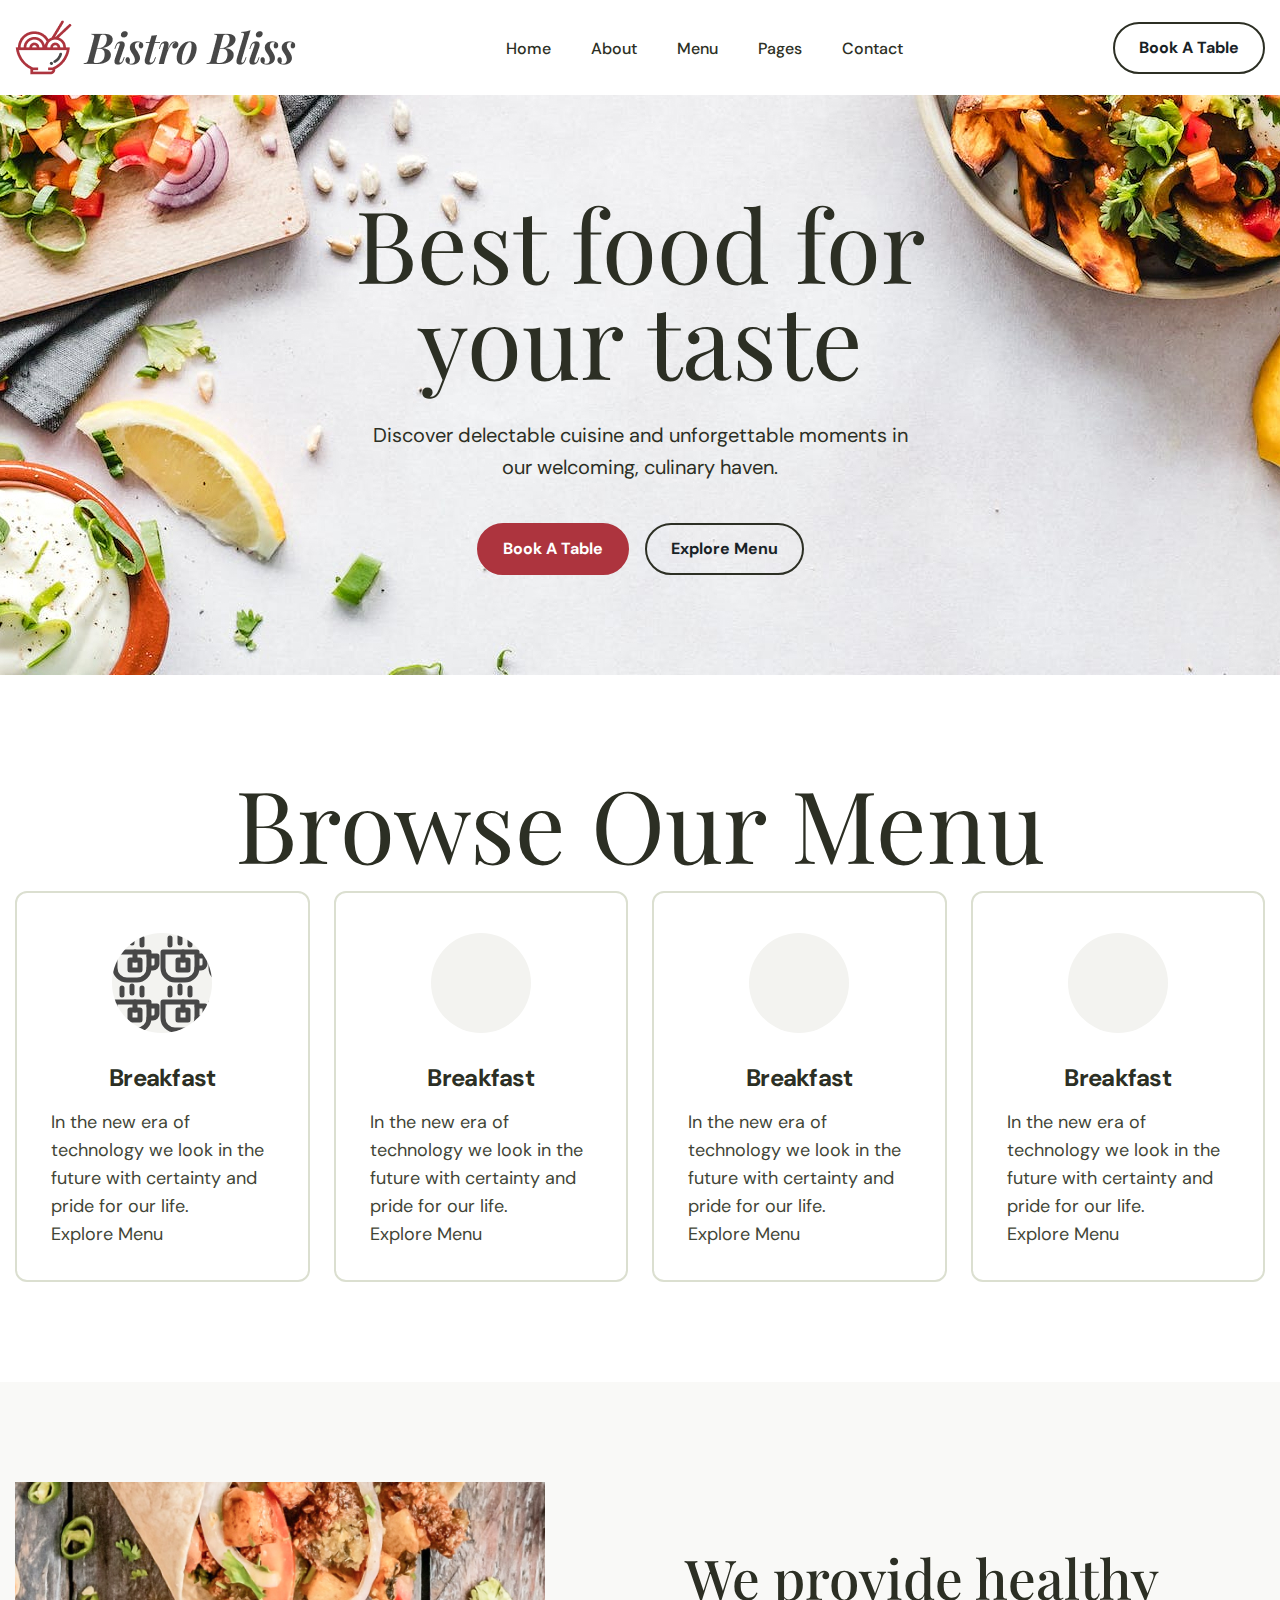
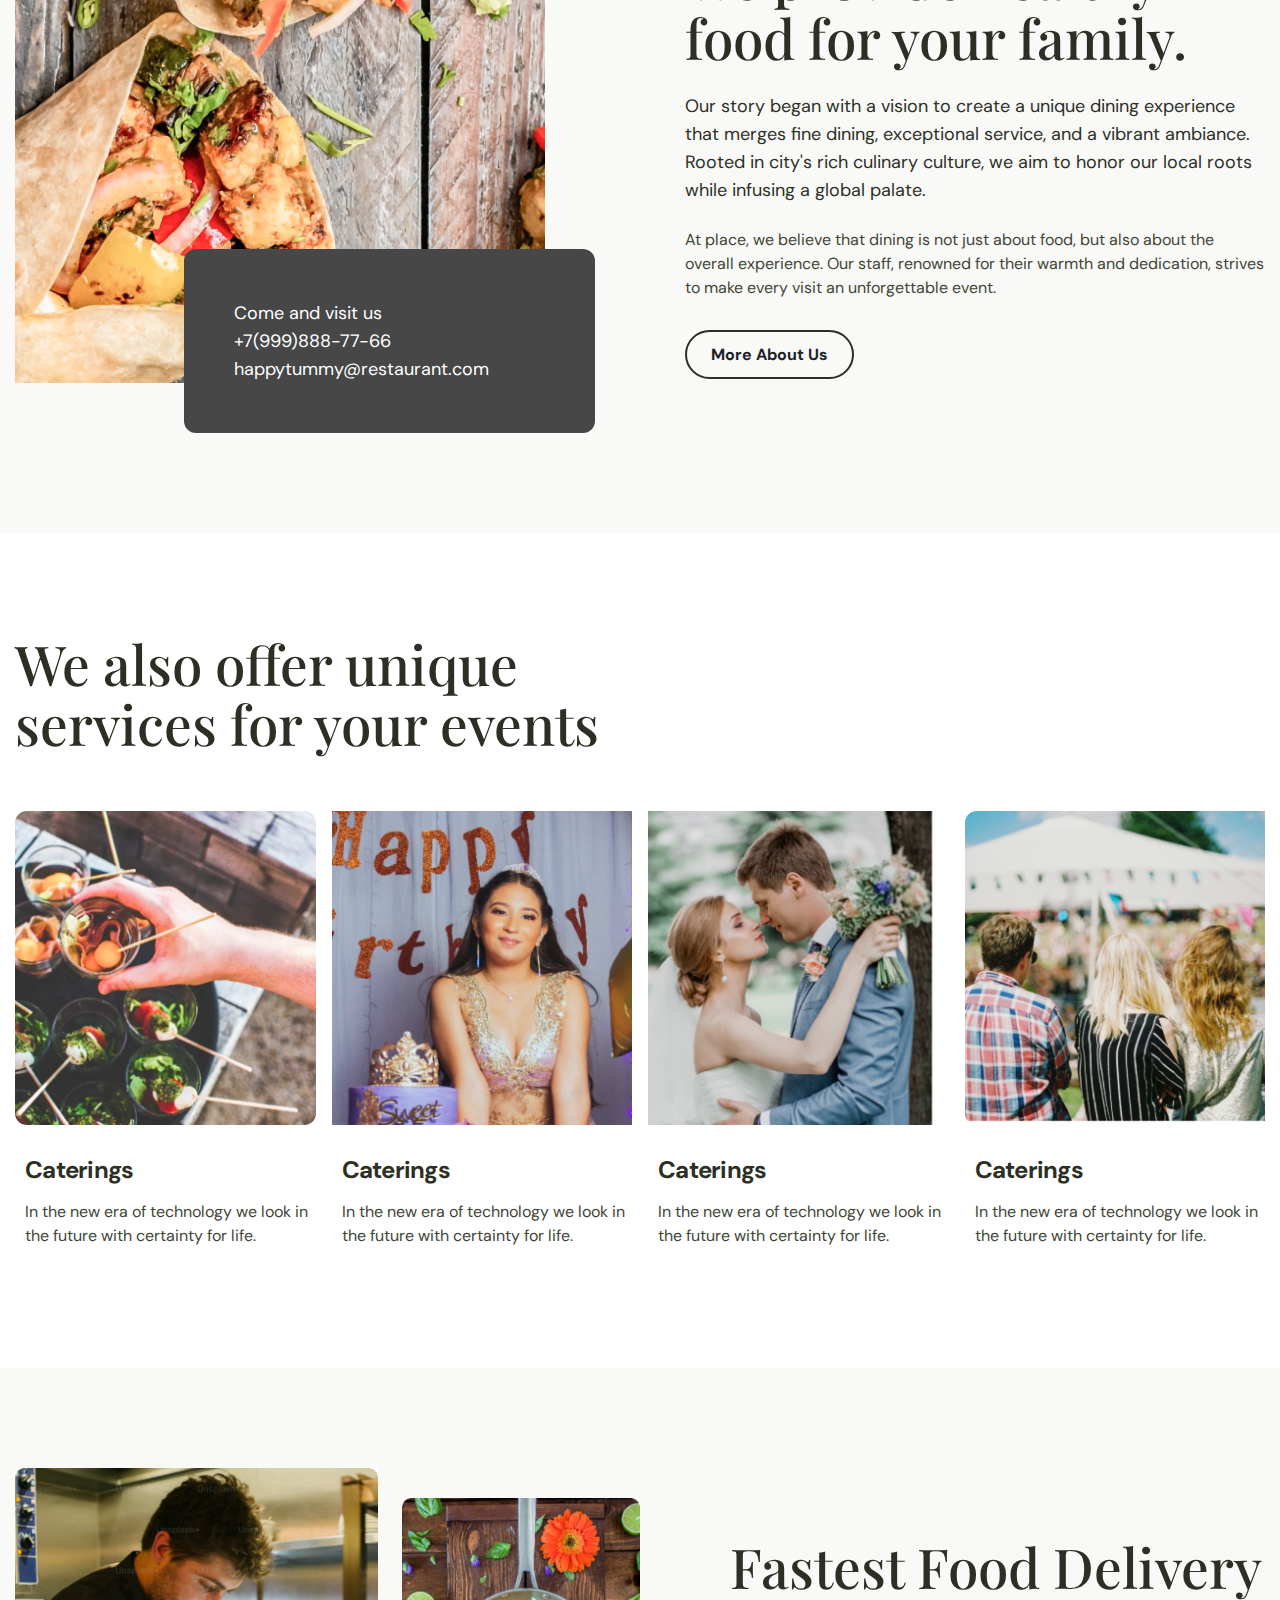
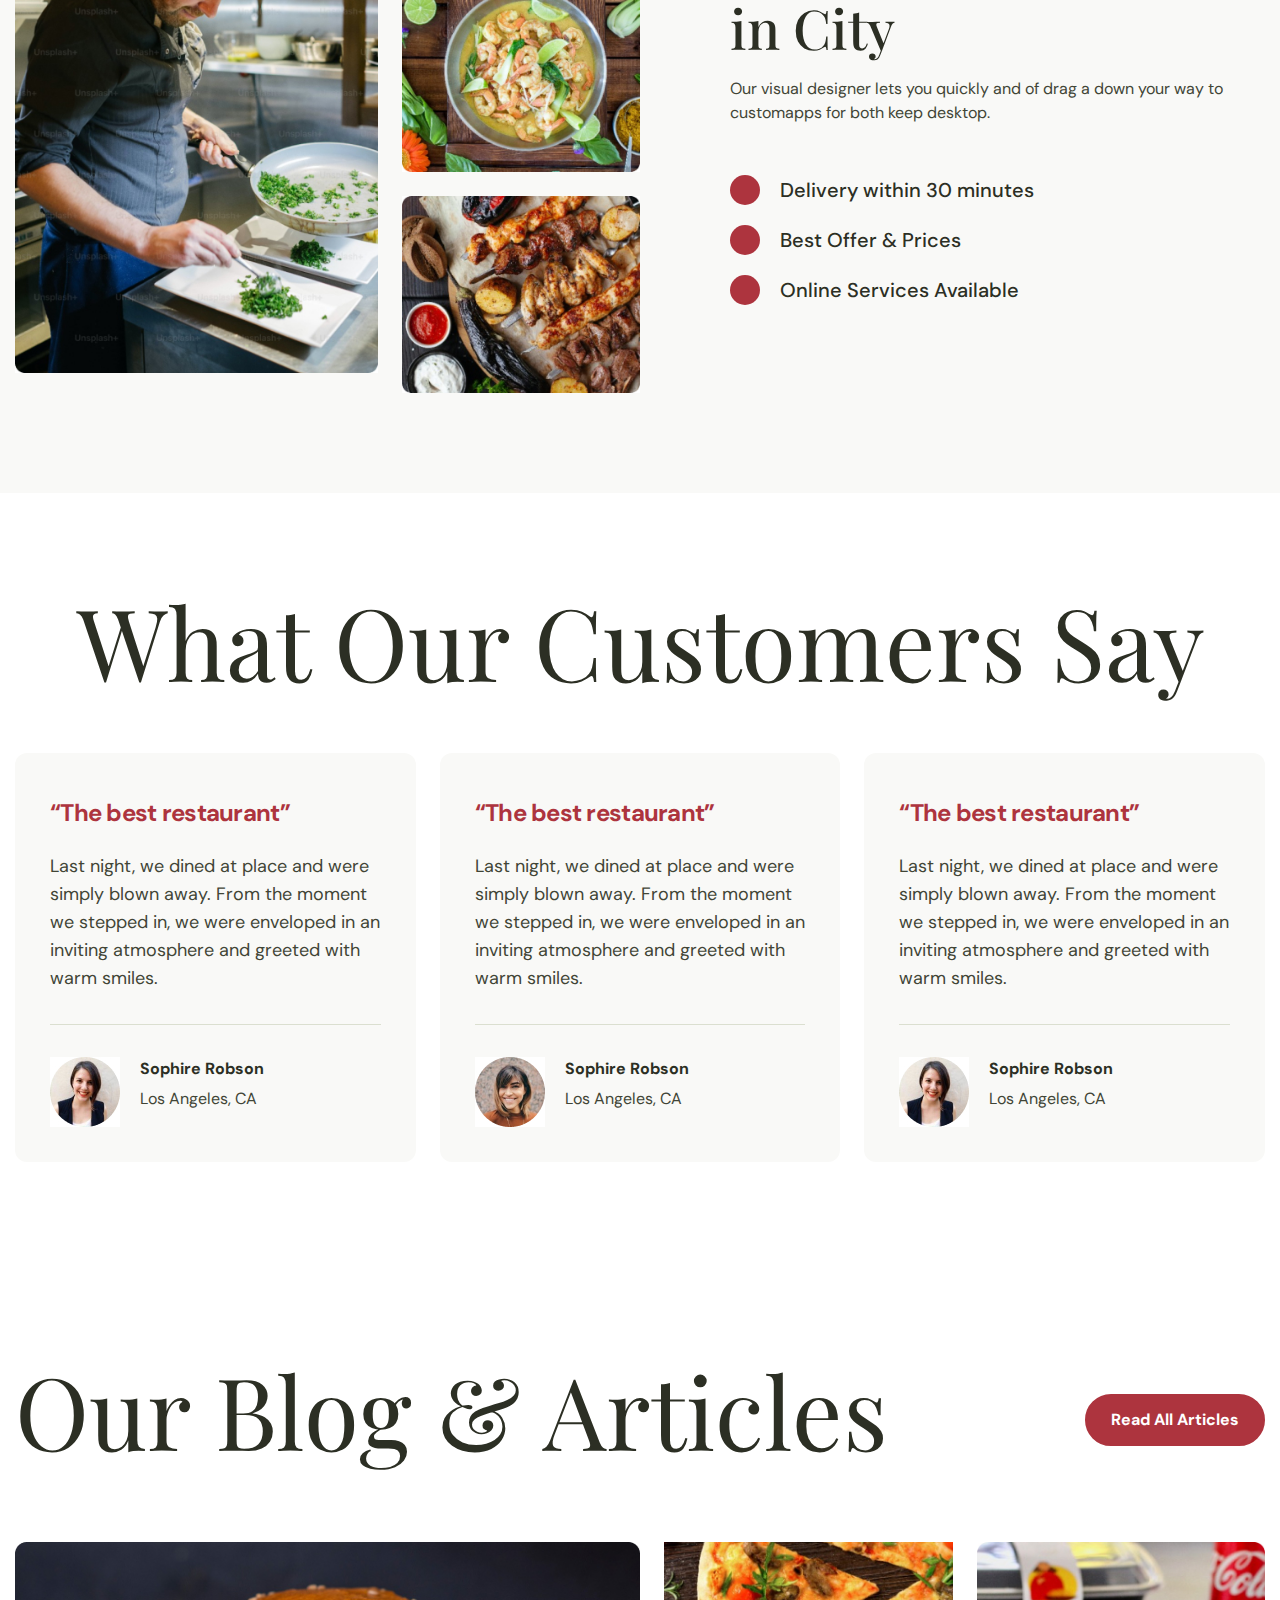
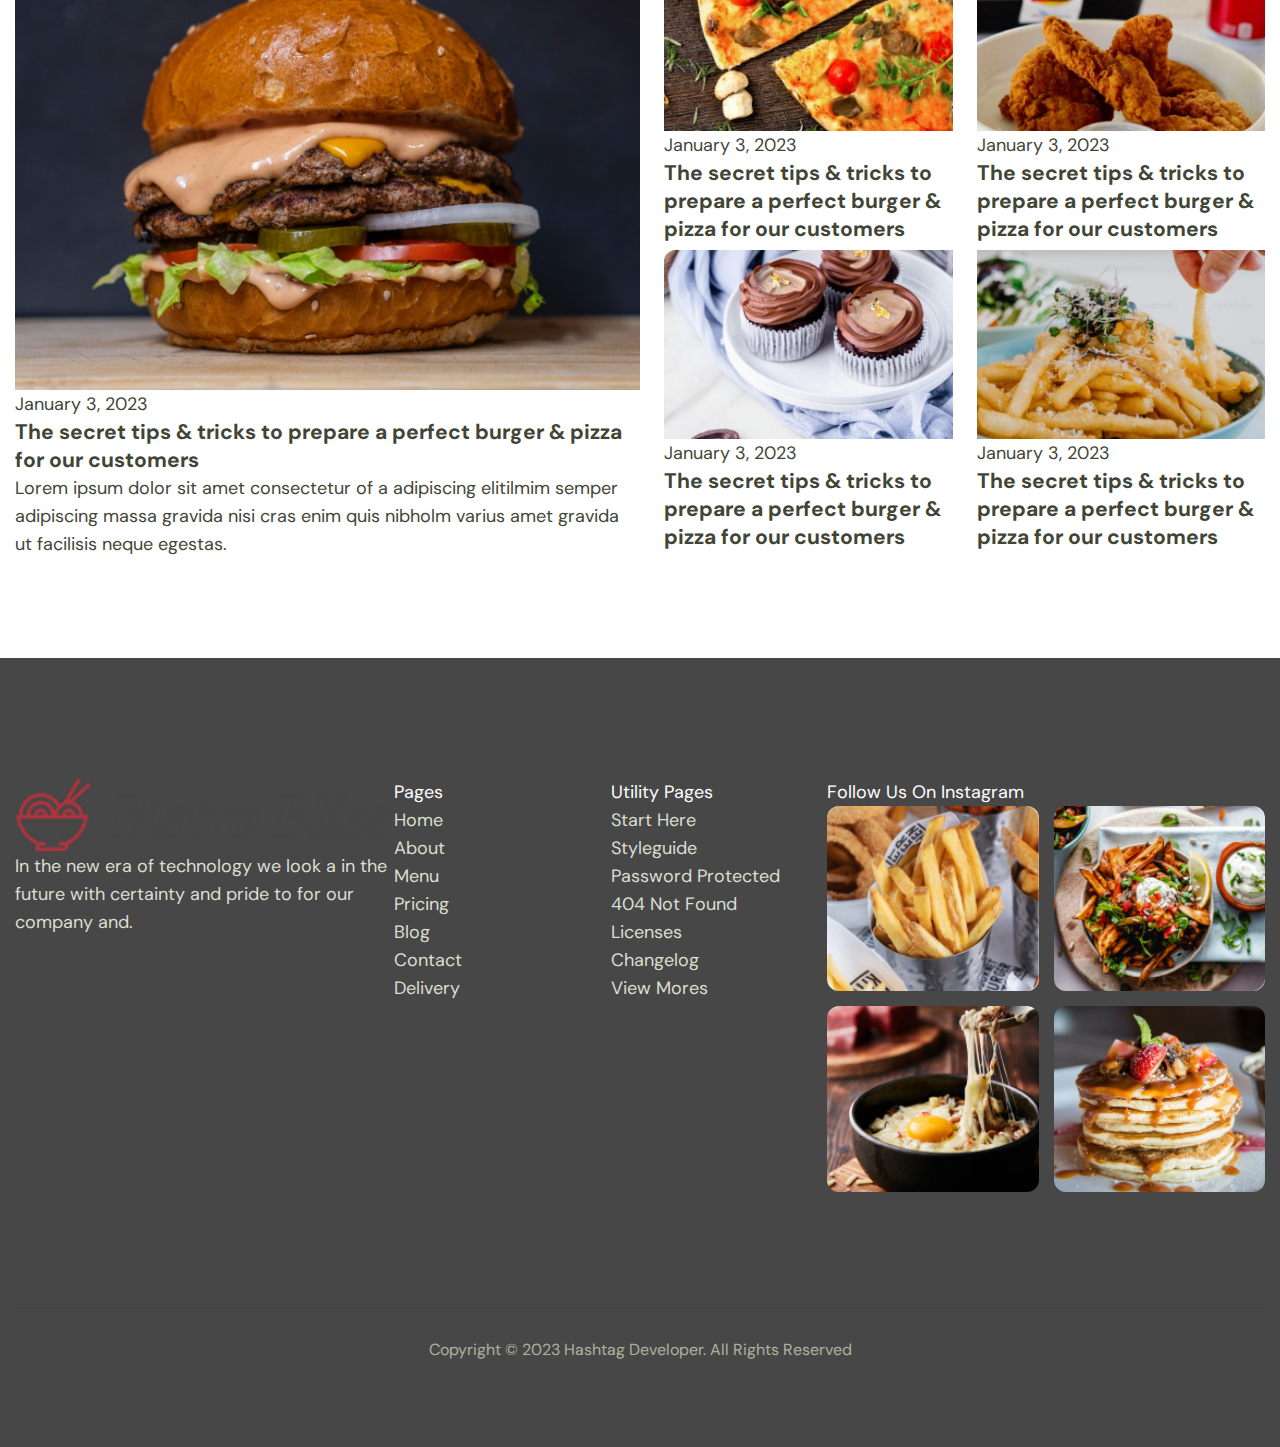
==== index.html @ 6dd6c346 "first commit" ====
<!DOCTYPE html>
<html lang="en">

<head>
	<meta charset="UTF-8">
	<title>Bistro Bliss</title>
	<meta name="viewport" content="width=device-width, initial-scale=1.0">
	<link rel="apple-touch-icon" sizes="180x180" href="img/favicon/apple-touch-icon.png">
	<link rel="icon" type="image/png" sizes="32x32" href="img/favicon/favicon-32x32.png">
	<link rel="icon" type="image/png" sizes="16x16" href="img/favicon/favicon-16x16.png">
	<link
		href="https://fonts.googleapis.com/css2?family=DM+Sans:opsz,wght@9..40,400;9..40,700&family=Playfair+Display:ital,wght@0,400;0,500;1,600&display=swap"
		rel="stylesheet">
	<link rel="stylesheet" href="css/style.css">
	<link rel="stylesheet" href="css/media.css">
</head>

<body>
	<header>
		<div class="container">
			<div class="head flex">
				<a href="index.html" class="head_logo">
					<img src="img/icon/icons/Logo.png" alt="">
				</a>
				<nav>
					<ul class="menu flex">
						<li>
							<a href="index.html">Home</a>
						</li>
						<li>
							<a href="about.html">About</a>
						</li>
						<li>
							<a href="menu.html">Menu</a>
						</li>
						<li>
							<a href="pages.html">Pages</a>
						</li>
						<li>
							<a href="contact.html">Contact</a>
						</li>
					</ul>
				</nav>
				<a href="#" class="btn">Book A Table</a>
			</div>
		</div>
	</header>

	<section class="main">
		<div class="container">
			<h1 class="sec_tit">Best food for your taste</h1>
			<p class="main_txt">Discover delectable cuisine and unforgettable moments in our welcoming, culinary haven.</p>
			<div class="main_btns">
				<a href="" class="btn btn__red">Book A Table</a>
				<a href="" class="btn">Explore Menu</a>
			</div>
		</div>
	</section>

	<section class="browse">
		<div class="container">
			<h2 class="sec_tit">Browse Our Menu</h2>
			<div class="browse_cards flex">
				<div class="browse_card browse_card__1">
					<i class="browse_ic"></i>
					<h3 class="browse_tit">Breakfast</h3>
					<p class="browse_txt">In the new era of technology we look in the future with certainty and pride for our
						life.</p>
					<a href="menu.html" class="browse_link">Explore Menu</a>
				</div>
				<div class="browse_card browse_card__2">
					<i class="browse_ic"></i>
					<h3 class="browse_tit">Breakfast</h3>
					<p class="browse_txt">In the new era of technology we look in the future with certainty and pride for our
						life.</p>
					<a href="menu.html" class="browse_link">Explore Menu</a>
				</div>
				<div class="browse_card browse_card__3">
					<i class="browse_ic"></i>
					<h3 class="browse_tit">Breakfast</h3>
					<p class="browse_txt">In the new era of technology we look in the future with certainty and pride for our
						life.</p>
					<a href="menu.html" class="browse_link">Explore Menu</a>
				</div>
				<div class="browse_card browse_card__4">
					<i class="browse_ic"></i>
					<h3 class="browse_tit">Breakfast</h3>
					<p class="browse_txt">In the new era of technology we look in the future with certainty and pride for our
						life.</p>
					<a href="menu.html" class="browse_link">Explore Menu</a>
				</div>

			</div>
		</div>
	</section>

	<section class="provide">
		<div class="container">
			<div class="provide_in flex">
				<div class="provide_left">
					<div class="provide_img">
						<img src="img/big/image 111.jpg" alt="">
					</div>
					<div class="provide_info">
						<p class="provide_info-txt">Come and visit us</p>
						<a href="https://t.me/@aldjan">+7(999)888-77-66</a>
						<a href="mailto:happytummy@restaurant.com">happytummy@restaurant.com</a>
					</div>
				</div>
				<div class="provide_right">
					<h2 class="sec_sub-tit">We provide healthy food for your family.</h2>
					<p class="provide_txt">Our story began with a vision to create a unique dining experience that merges fine
						dining, exceptional service, and a vibrant ambiance. Rooted in city's rich culinary culture, we aim to honor
						our local roots while infusing a global palate.</p>
					<p class="provide_txt-2">At place, we believe that dining is not just about food, but also about the overall
						experience. Our staff, renowned for their warmth and dedication, strives to make every visit an
						unforgettable event.</p>
					<a href="menu.html" class="btn">More About Us</a>
				</div>
			</div>
		</div>
	</section>

	<section class="offer">
		<div class="container">
			<h2 class="sec_sub-tit">We also offer unique services for your events</h2>
			<div class="offer_cards flex">
				<div class="offer_card">
					<div class="offer_img">
						<img src="img/big/kebab-set-table 1.jpg" alt="">
					</div>
					<h3 class="offer_tit">Caterings</h3>
					<p class="offer_txt">In the new era of technology we look in the future with certainty for life.</p>
				</div>
				<div class="offer_card">
					<div class="offer_img">
						<img src="img/big/charming-female-blowing-candles-birthday-cake-after-making-her-wish-party 1.jpg" alt="">
					</div>
					<h3 class="offer_tit">Caterings</h3>
					<p class="offer_txt">In the new era of technology we look in the future with certainty for life.</p>
				</div>
				<div class="offer_card">
					<div class="offer_img">
						<img src="img/big/happy-man-wife-sunny-day 1.jpg" alt="">
					</div>
					<h3 class="offer_tit">Caterings</h3>
					<p class="offer_txt">In the new era of technology we look in the future with certainty for life.</p>
				</div>
				<div class="offer_card">
					<div class="offer_img">
						<img src="img/big/group-friends-eating-restaurant 1.jpg" alt="">
					</div>
					<h3 class="offer_tit">Caterings</h3>
					<p class="offer_txt">In the new era of technology we look in the future with certainty for life.</p>
				</div>
			</div>
		</div>
	</section>

	<section class="fast">
		<div class="container">
			<div class="fast_in flex">
				<div class="fast_left flex">
					<div class="fast_img-big">
						<img src="img/big/mid-shot-chef-holding-plate-with-pasta-making-ok-sign 1.jpg" alt="">
					</div>
					<div class="fast_img-sm">
						<div class="fast_img">
							<img src="img/big/sour-curry-with-snakehead-fish-spicy-garden-hot-pot-thai-food 1.jpg" alt="">
						</div>
						<div class="fast_img">
							<img src="img/big/sadj-iron-pot-with-various-salads 1.jpg" alt="">
						</div>
					</div>
				</div>
				<div class="fast_right">
					<h2 class="sec_sub-tit">Fastest Food Delivery in City</h2>
					<p class="fast_txt">Our visual designer lets you quickly and of drag a down your way to customapps for both
						keep desktop. </p>
					<div class="fast_icons">
						<div class="fast_icon flex">
							<i></i>
							<span>Delivery within 30 minutes</span>
						</div>
						<div class="fast_icon flex">
							<i></i>
							<span>Best Offer & Prices</span>
						</div>
						<div class="fast_icon flex">
							<i></i>
							<span>Online Services Available</span>
						</div>
					</div>
				</div>
			</div>
		</div>
	</section>

	<section class="our">
		<div class="container">
			<h2 class="sec_tit">What Our Customers Say</h2>
			<div class="our_cards flex">
				<div class="our_card">
					<h4 class="our_tit">“The best restaurant”</h4>
					<p class="our_txt">Last night, we dined at place and were simply blown away. From the moment we stepped in, we
						were enveloped in an inviting atmosphere and greeted with warm smiles.</p>
					<div class="our_customer flex">
						<div class="our_img">
							<img src="img/big/Ellipse 19 (1).jpg" alt="">
						</div>
						<div class="our_info">
							<span class="our_name">Sophire Robson</span>
							<span class="our_address">Los Angeles, CA</span>
						</div>
					</div>
				</div>
				<div class="our_card">
					<h4 class="our_tit">“The best restaurant”</h4>
					<p class="our_txt">Last night, we dined at place and were simply blown away. From the moment we stepped in, we
						were enveloped in an inviting atmosphere and greeted with warm smiles.</p>
					<div class="our_customer flex">
						<div class="our_img">
							<img src="img/big/Image (1).jpg" alt="">
						</div>
						<div class="our_info">
							<span class="our_name">Sophire Robson</span>
							<span class="our_address">Los Angeles, CA</span>
						</div>
					</div>
				</div>
				<div class="our_card">
					<h4 class="our_tit">“The best restaurant”</h4>
					<p class="our_txt">Last night, we dined at place and were simply blown away. From the moment we stepped in, we
						were enveloped in an inviting atmosphere and greeted with warm smiles.</p>
					<div class="our_customer flex">
						<div class="our_img">
							<img src="img/big/Ellipse 19 (1).jpg" alt="">
						</div>
						<div class="our_info">
							<span class="our_name">Sophire Robson</span>
							<span class="our_address">Los Angeles, CA</span>
						</div>
					</div>
				</div>
			</div>
		</div>
	</section>

	<section class="blog">
		<div class="container">
			<div class="blog_top flex">
				<h2 class="sec_tit">Our Blog & Articles</h2>
				<a href="#" class="btn btn__red">Read All Articles</a>
			</div>
			<div class="blog_cards flex">
				<div class="blog_left">
					<div class="blog_card">
						<div class="blog_img">
							<img src="img/big/blog1.jpg" alt="">
						</div>
						<span class="blog_date">January 3, 2023</span>
						<h3 class="blog_tit">The secret tips & tricks to prepare a perfect burger & pizza for our customers</h3>
						<p class="blog_txt">Lorem ipsum dolor sit amet consectetur of a adipiscing elitilmim semper adipiscing massa
							gravida nisi cras enim quis nibholm varius amet gravida ut facilisis neque egestas.</p>
					</div>
				</div>
				<div class="blog_right flex">
					<div class="blog_card">
						<div class="blog_img">
							<img src="img/big/blog2.jpg" alt="">
						</div>
						<span class="blog_date">January 3, 2023</span>
						<h3 class="blog_tit">The secret tips & tricks to prepare a perfect burger & pizza for our customers</h3>
					</div>
					<div class="blog_card">
						<div class="blog_img">
							<img src="img/big/blog3.jpg" alt="">
						</div>
						<span class="blog_date">January 3, 2023</span>
						<h3 class="blog_tit">The secret tips & tricks to prepare a perfect burger & pizza for our customers</h3>
					</div>
					<div class="blog_card">
						<div class="blog_img">
							<img src="img/big/blog5.jpg" alt="">
						</div>
						<span class="blog_date">January 3, 2023</span>
						<h3 class="blog_tit">The secret tips & tricks to prepare a perfect burger & pizza for our customers</h3>
					</div>
					<div class="blog_card">
						<div class="blog_img">
							<img src="img/big/blog4.jpg" alt="">
						</div>
						<span class="blog_date">January 3, 2023</span>
						<h3 class="blog_tit">The secret tips & tricks to prepare a perfect burger & pizza for our customers</h3>
					</div>
				</div>
			</div>
		</div>
	</section>

	<footer>
		<div class="container">
			<div class="footer_big flex">
				<div class="footer_left">
					<a href="" class="footer_logo">
						<img src="img/icon/icons/Logo.png" alt="">
					</a>
					<p class="footer_txt">In the new era of technology we look a in the future with certainty and pride to for our
						company and.</p>
					<div class="footer_icons">
						<a href="" class="footer_ic"></a>
						<a href="" class="footer_ic"></a>
						<a href="" class="footer_ic"></a>
						<a href="" class="footer_ic"></a>
					</div>
				</div>
				<div class="footer_nav">
					<span class="footer_tit">Pages</span>
					<ul class="footer_list">
						<li><a href="">Home</a></li>
						<li><a href="">About</a></li>
						<li><a href="">Menu</a></li>
						<li><a href="">Pricing</a></li>
						<li><a href="">Blog</a></li>
						<li><a href="">Contact</a></li>
						<li><a href="">Delivery</a></li>
					</ul>
				</div>
				<div class="footer_nav">
					<span class="footer_tit">Utility Pages</span>
					<ul class="footer_list">
						<li><a href="">Start Here</a></li>
						<li><a href="">Styleguide</a></li>
						<li><a href="">Password Protected</a></li>
						<li><a href="">404 Not Found</a></li>
						<li><a href="">Licenses</a></li>
						<li><a href="">Changelog</a></li>
						<li><a href="">View Mores</a></li>
					</ul>
				</div>
				<div class="footer_right">
					<span class="footer_tit">Follow Us On Instagram</span>
					<div class="footer_imges flex">
						<div class="footer_img">
							<img src="img/big/footer1.jpg" alt="">
						</div>
						<div class="footer_img">
							<img src="img/big/footer2.jpg" alt="">
						</div>
						<div class="footer_img">
							<img src="img/big/footer3.jpg" alt="">
						</div>
						<div class="footer_img">
							<img src="img/big/footer4.jpg" alt="">
						</div>
					</div>
				</div>
			</div>
			<p class="footer_copy">Copyright © 2023 Hashtag Developer. All Rights Reserved</p>
		</div>
	</footer>


	<script src="js/core.js"></script>

</body>

</html>
---- css/style.css ----
html,
body {
  height: 100%;
}
* {
  margin: 0;
  padding: 0;
  box-sizing: border-box;
}
.clearfix::after {
  clear: both;
  content: "";
  display: table;
}
a {
  color: inherit;
  text-decoration: none;
}
li {
  list-style: none;
}
ul li:last-child {
  margin-bottom: 0;
}
img {
  display: block;
  width: 100%;
  height: auto;
}
button,
label {
  cursor: pointer;
}
input,
button,
textarea {
  background: none;
  border: none;
  outline: none;
  display: block;
  width: 100%;
  font-family: inherit;
  font-size: inherit;
  font-weight: inherit;
}
input[type="radio"],
input[type="checkbox"] {
  display: none;
}
input::placeholder {
  color: inherit;
}
button {
  cursor: pointer;
}
input,
textarea {
  display: block;
  resize: none;
}
body {
  color: #414536;
  font-family: "DM Sans", arial;
  font-size: 18px;
  line-height: 28px; /* 155.556% */
}
.container {
  max-width: 1330px;
  width: 100%;
  min-width: 320px;
  margin: 0 auto;
  padding: 0 15px;
}
.dn {
  display: none;
}
section {
  padding: 100px 0;
}
.sec_tit {
  color: #2c2f24;
  text-align: center;
  font-family: "Playfair Display";
  font-size: 100px;
  line-height: 96px; /* 96% */
  font-weight: 400;
  margin-bottom: 20px;
}
.sec_sub-tit {
  color: #2c2f24;
  font-family: "Playfair Display", arial;
  font-size: 55px;
  font-style: normal;
  font-weight: 500;
  line-height: 60.5px; /* 110% */
}
.sec_desc {
  color: #495460;
  text-align: center;
  font-style: normal;
}
.color {
  color: #be963f;
}
.dib {
  display: inline-block;
}
.hover {
  transition: 0.3s;
}
.hover:hover {
  color: #be963f;
}
.btn {
  border-radius: 118px;
  border: 2px solid #2c2f24;
  transition: 0.3s;
  color: #182226;
  text-align: right;
  font-size: 16px;
  font-weight: 700;
  line-height: 24px; /* 150% */
  padding: 12px 24px;
}
.btn:hover {
  background: #2c2f24;
  color: #fff;
}
.link {
  transition: 0.3s;
}
.link:hover {
  box-shadow: 0px 6px 5px 2px #836a36;
}
.flex {
  display: flex;
  flex-wrap: wrap;
  justify-content: space-between;
}

/* header */
.head {
  padding: 20px 0;
  align-items: center;
}
.menu a {
  padding: 4px 16px;
  margin-right: 8px;
  color: #2c2f24;
  font-size: 16px;
  font-weight: 500;
  line-height: 24px; /* 150% */
  border-radius: 34px;
  transition: 0.3s;
}
.menu li:last-child a {
  margin-right: 0;
}
.menu a:hover {
  background: #dbdfd0;
}

/* main */
.main .sec_tit {
  max-width: 660px;
  margin: 0 auto 32px;
}
.main_txt {
  max-width: 537px;
  margin: 0 auto 40px;
  color: #2c2f24;
  text-align: center;
  font-size: 20px;
  line-height: 32px; /* 160% */
}
.main_btns {
  display: flex;
  justify-content: center;
}
.main_btns .btn {
  margin: 0 8px;
}
.main {
  background: url(/img/icon/icons/main.jpg) center no-repeat;
}
.btn__red {
  background: #ad343e;
  color: #fff;
  border-color: #ad343e;
}
.btn__red:hover {
  border-color: #2c2f24;
}

/* browse */
.browse_card {
  border-radius: 12px;
  border: 2px solid #dbdfd0;
  background: #fff;
  width: calc((100% - 72px) / 4);
  padding: 40px 34px 32px;
}
.browse_ic {
  width: 100px;
  height: 100px;
  border-radius: 50%;
  display: block;
  background: #f3f3f0;
  margin: 0 auto 30px;
}
.browse_card__1 .browse_ic {
  background-image: url(/img/icon/icons/tea.svg);
}
.browse_card__2 .browse_ic {
  background-image: url();
}
.browse_card__3 .browse_ic {
  background-image: url();
}
.browse_card__4 .browse_ic {
  background-image: url();
}
.browse_tit {
  color: #2c2f24;
  text-align: center;
  font-size: 24px;
  font-weight: 700;
  line-height: 30px; /* 125% */
  letter-spacing: -0.72px;
  margin-bottom: 15px;
}

.provide {
  background: #f9f9f7;
}
.provide_in {
  align-items: center;
}
.provide_left {
  width: calc(50% - 45px);
  padding: 0 50px 50px 0;
  position: relative;
}
.provide_info {
  position: absolute;
  bottom: 0;
  right: 0;
}
.provide_right {
  width: calc(50% - 45px);
}
.provide .sec_sub-tit {
  margin-bottom: 24px;
}
.provide_txt {
  color: #2c2f24;
  font-size: 18px;
  margin-bottom: 24px;
  line-height: 28px; /* 155.556% */
}
.provide_txt-2 {
  color: #414536;
  font-size: 16px;
  line-height: 24px; /* 150% */
  margin-bottom: 40px;
}
.provide_info {
  border-radius: 12px;
  background: #474747;
  padding: 50px;
  color: #fff;
  width: 411px;
}

/* offer */
.offer .sec_sub-tit {
  max-width: 675px;
  margin-bottom: 57px;
}
.offer_card {
  width: calc((100% - 48px) / 4);
  transition: 0.3s;
  border-radius: 12px;
  padding-bottom: 20px;
}
.offer_card:hover {
  box-shadow: 0 5px 5px rgba(0, 0, 0, 0.2);
}
.offer_img {
  margin-bottom: 30px;
}
.offer_tit {
  color: #2c2f24;
  font-size: 24px;
  font-weight: 700;
  line-height: 30px; /* 125% */
  letter-spacing: -0.72px;
  margin-bottom: 15px;
  padding-left: 10px;
}
.offer_txt {
  padding-left: 10px;
  color: #414536;
  font-size: 16px;
  line-height: 24px; /* 150% */
}

/* fast */
.fast {
  background: #f9f9f7;
}
.fast_left {
  width: 50%;
}
.fast_right {
  width: 50%;
  padding-left: 90px;
  align-self: center;
}
.fast_img-big {
  width: 58%;
}
.fast_img-sm {
  width: 42%;
  padding: 30px 0 0 24px;
}
.fast_img:first-child {
  margin-bottom: 24px;
}
.fast .sec_sub-tit {
  margin-bottom: 20px;
}
.fast_txt {
  color: #414536;
  font-size: 16px;
  line-height: 24px; /* 150% */
  margin-bottom: 50px;
}
.fast_icon {
  justify-content: flex-start;
  align-items: center;
  margin-bottom: 20px;
}
.fast_icon i {
  display: block;
  width: 30px;
  height: 30px;
  border-radius: 50%;
  background: #ad343e url(../img/icons/clock.svg) center no-repeat;
}
/* .fast_icon:nth-child(2) i{
  background-image: url();
}
.fast_icon:last-child i{
  background-image: url();
} */
.fast_icon span {
  padding-left: 20px;
  color: #2c2f24;
  font-size: 20px;
  font-weight: 500;
  line-height: 26px; /* 130% */
}

/* our */
.our .sec_tit{
  margin-bottom: 64px;
}
.our_card {
  width: calc((100% - 48px) / 3);
  border-radius: 12px;
  background: var(--neutral-02, #f9f9f7);
  padding: 45px 35px 35px;
}
.our_tit {
  color: #ad343e;
  font-size: 24px;
  font-weight: 700;
  line-height: 30px; /* 125% */
  letter-spacing: -0.72px;
  margin-bottom: 24px;
}
.our_txt {
  padding-bottom: 32px;
  margin-bottom: 32px;
  border-bottom: 1px solid #dbdfd0;
  color: #414536;
  font-size: 18px;
  line-height: 28px; /* 155.556% */
}
.our_img {
  width: 70px;
  height: 70px;
}
.our_customer{
  justify-content: flex-start;
}
.our_info {
  padding-left: 20px;
}
.our_name {
  color: #2c2f24;
  font-size: 16px;
  font-weight: 700;
  line-height: 24px; /* 150% */
  margin-bottom: 3px;
  display: block;
}
.our_address {
  color: #414536;
  font-size: 16px;
  line-height: 24px; /* 150% */
}

/* blog */
.blog_top{
  align-items: center;
  margin-bottom: 64px;
}
.blog_left{
  width: 50%;
}
.blog_right{
  width: 50%;
  padding-left: 24px;
}
.blog_right .blog_card{
  width: calc(50% - 12px);
}

/* footer */
footer{
  padding-top: 120px;
  background: #474747;
}
.footer_copy{
  padding: 30px 0 85px;
  color: #ADB29E;
  font-size: 16px;
  line-height: 24px;
  text-align: center;
}
.footer_big{
  padding-bottom: 100px;
  border-bottom: 1px solid #414536;
  color: #DBDFD0;
}
.footer_left{
  width: 30%;
}
.footer_nav{
  width: 17%;
}
.footer_right{
  width: 35%;
}
.footer_tit{
  color: #fff;
}
.footer_logo{

}
.footer_img{
  width: calc((100% - 15px) / 2);
  margin-bottom: 15px;
  border-radius: 12px;
  overflow: hidden;
  position: relative;
}
.footer_img img{
  transition: 0.5s;
}
.footer_img:hover img{
  transform: scale(1.2)
}
.footer_img::before{
  content: '';
  position: absolute;
  top: 0;
  bottom: 0;
  left: 0;
  right: 0;
  background: #000;
  opacity: 0;
  z-index: 1;
  transition: 0.5s;
}
.footer_img:hover::before{
  opacity: 0.5;
}
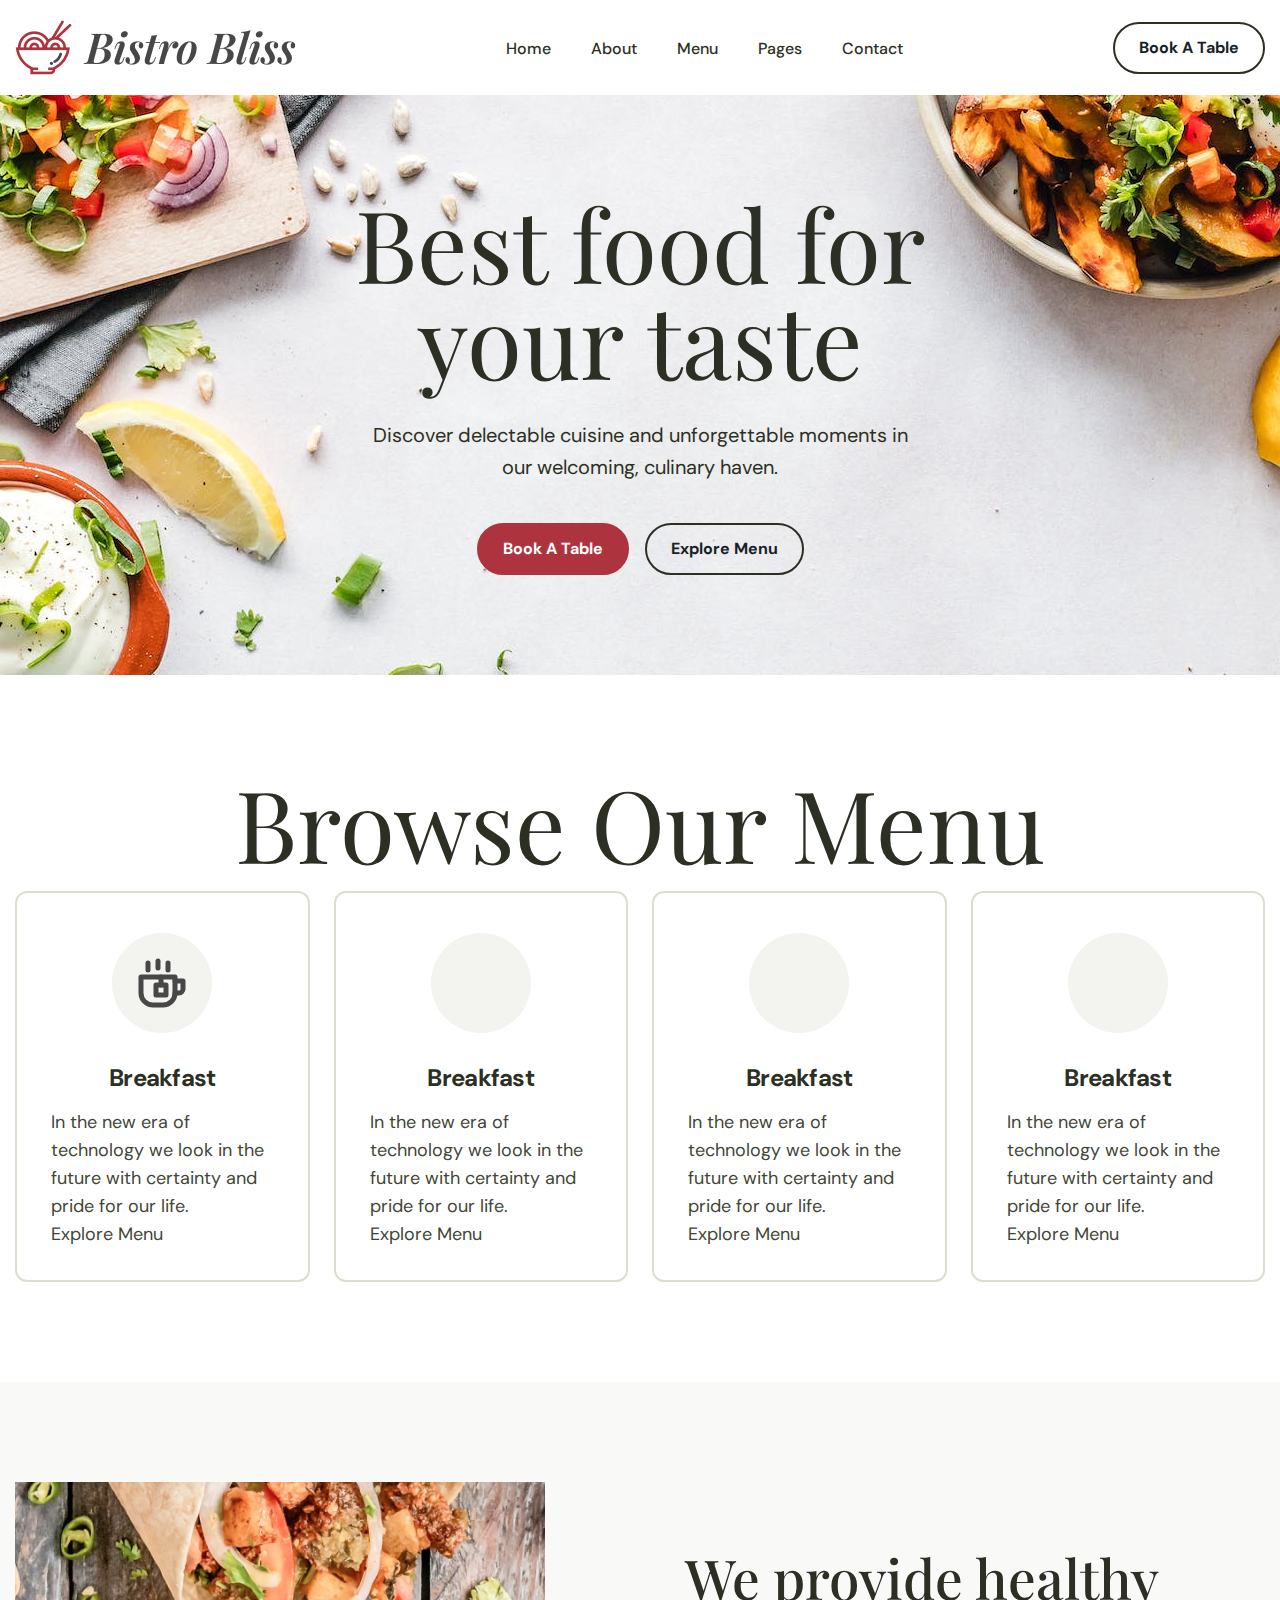
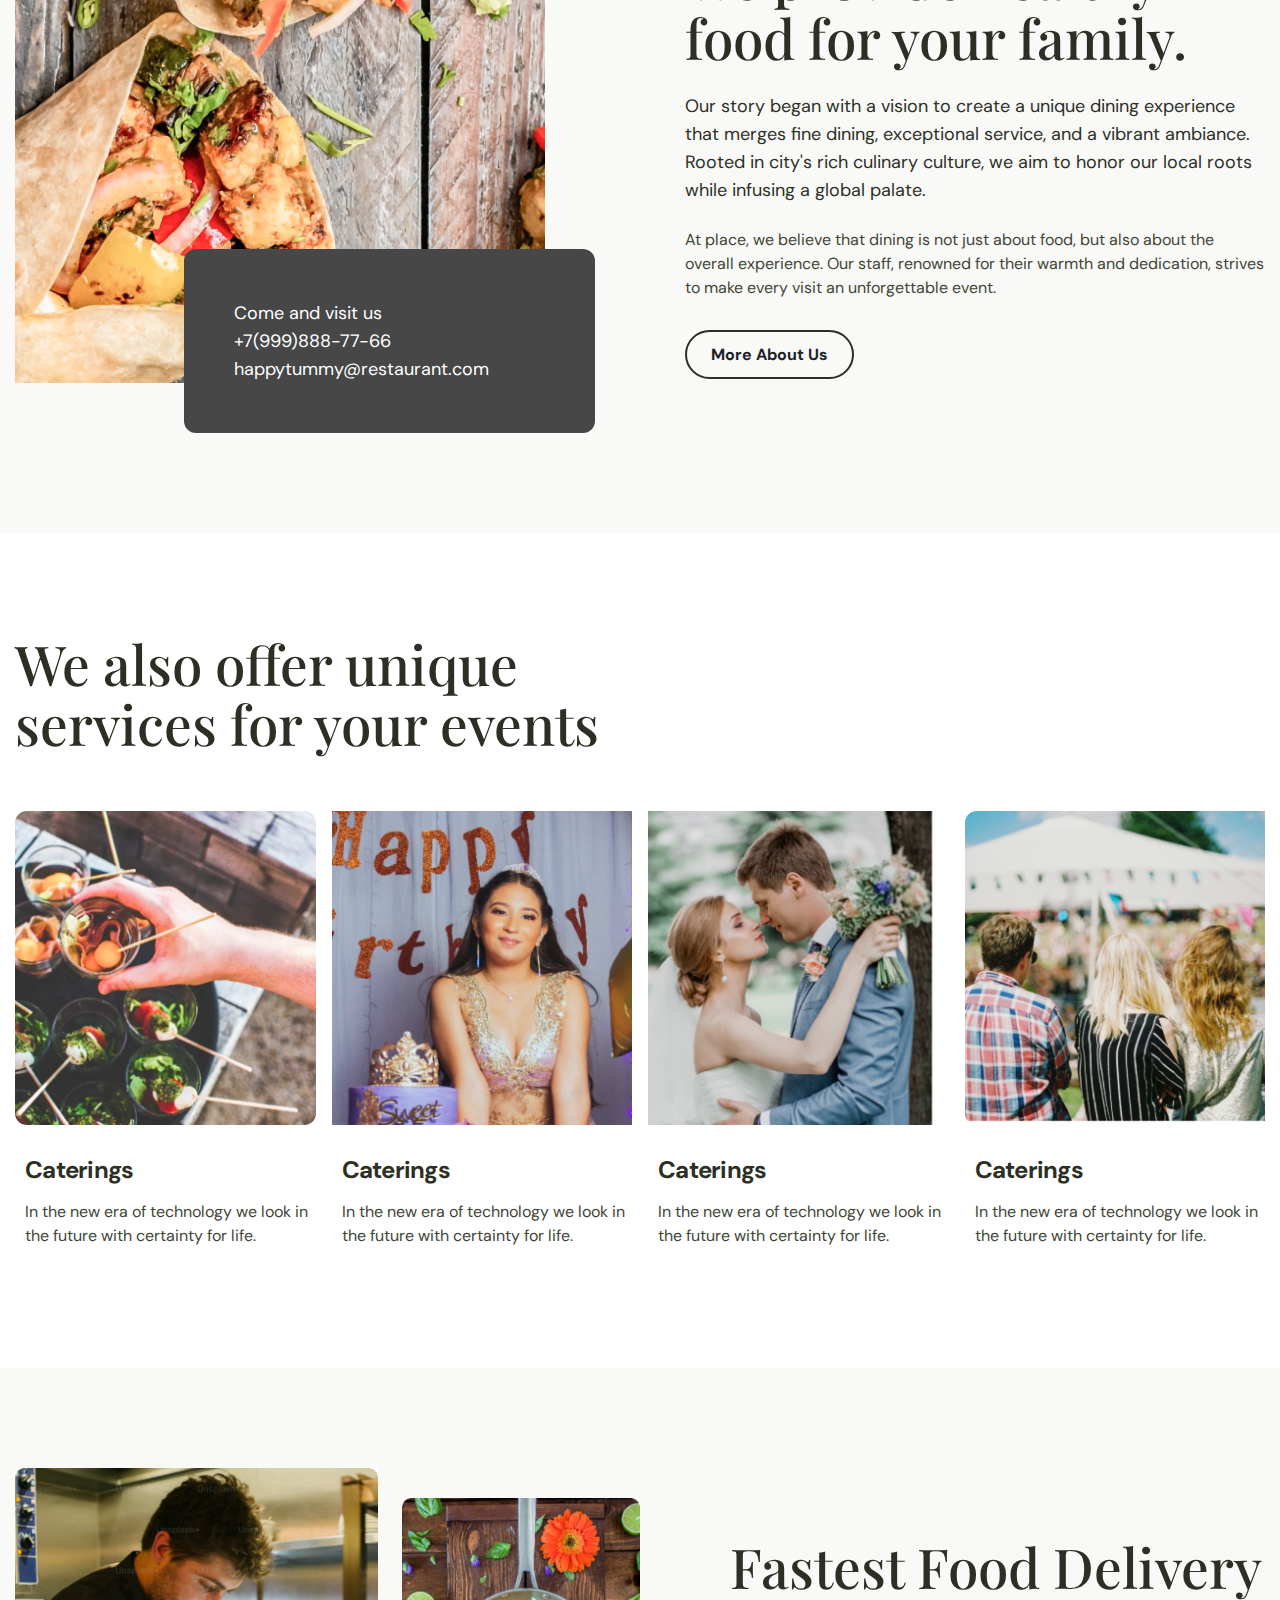
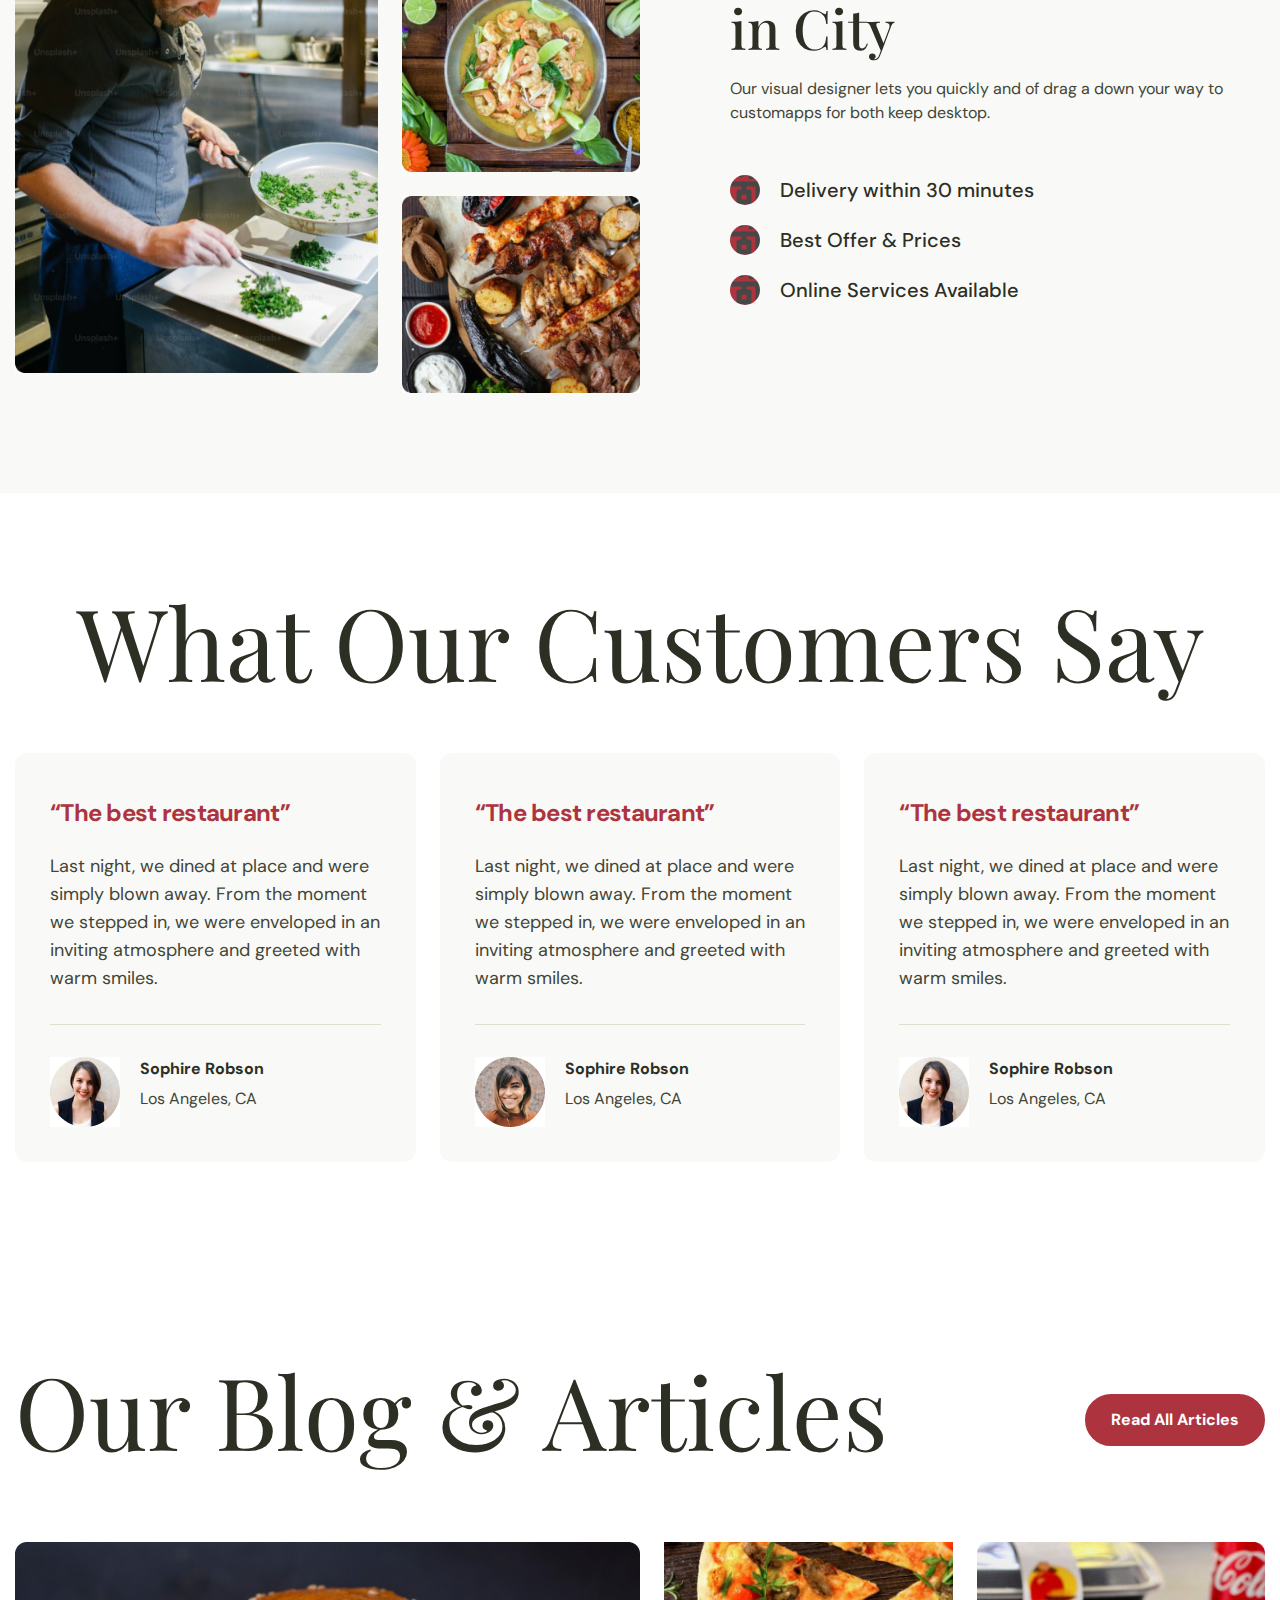
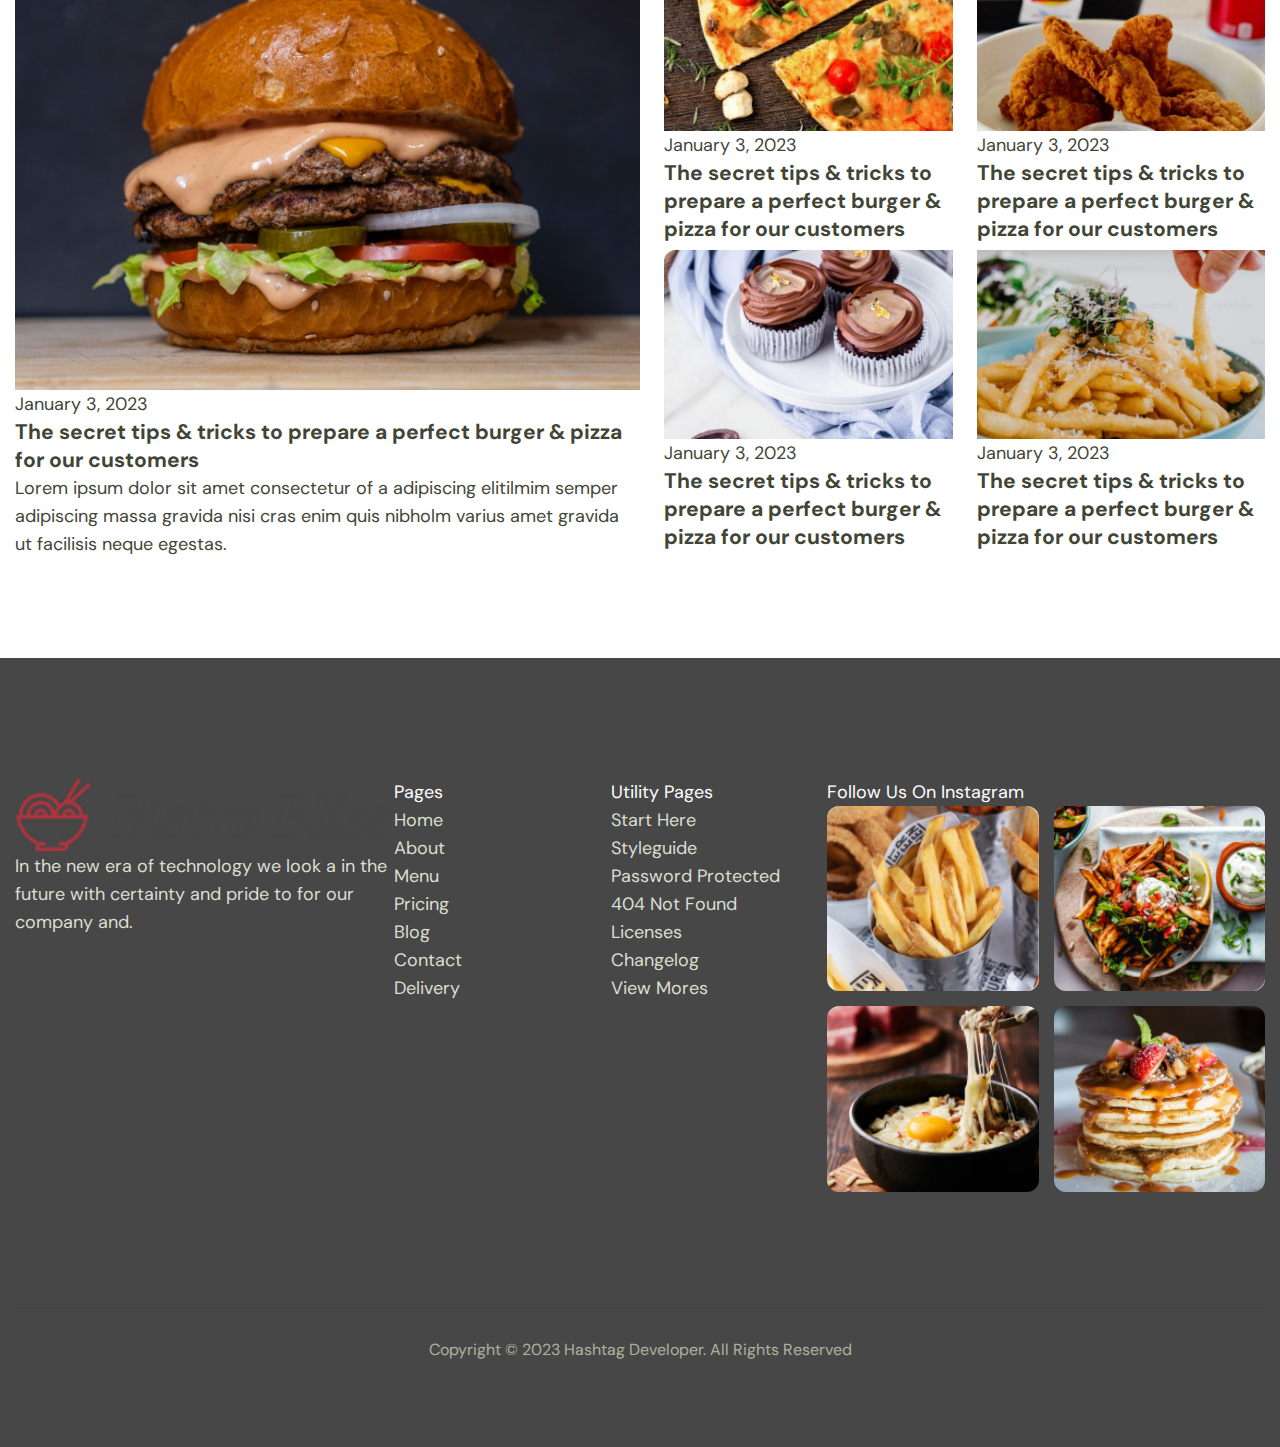
==== commit 77788e4c: "book map" ====
--- a/index.html
+++ b/index.html
@@ -25,10 +25,10 @@
 				<nav>
 					<ul class="menu flex">
 						<li>
-							<a href="index.html">Home</a>
-						</li>
-						<li>
-							<a href="about.html">About</a>
+							<a href="./index..html">Home</a>
+						</li>
+						<li>
+							<a href="./about.html">About</a>
 						</li>
 						<li>
 							<a href="menu.html">Menu</a>
@@ -41,7 +41,7 @@
 						</li>
 					</ul>
 				</nav>
-				<a href="#" class="btn">Book A Table</a>
+				<a href="book.html" class="btn">Book A Table</a>
 			</div>
 		</div>
 	</header>
@@ -297,6 +297,18 @@
 			</div>
 		</div>
 	</section>
+	
+
+
+
+
+
+	
+
+
+
+
+
 
 	<footer>
 		<div class="container">
--- a/css/style.css
+++ b/css/style.css
@@ -2,35 +2,43 @@
 body {
   height: 100%;
 }
+
 * {
   margin: 0;
   padding: 0;
   box-sizing: border-box;
 }
+
 .clearfix::after {
   clear: both;
   content: "";
   display: table;
 }
+
 a {
   color: inherit;
   text-decoration: none;
 }
+
 li {
   list-style: none;
 }
+
 ul li:last-child {
   margin-bottom: 0;
 }
+
 img {
   display: block;
   width: 100%;
   height: auto;
 }
+
 button,
 label {
   cursor: pointer;
 }
+
 input,
 button,
 textarea {
@@ -43,27 +51,34 @@
   font-size: inherit;
   font-weight: inherit;
 }
+
 input[type="radio"],
 input[type="checkbox"] {
   display: none;
 }
+
 input::placeholder {
   color: inherit;
 }
+
 button {
   cursor: pointer;
 }
+
 input,
 textarea {
   display: block;
   resize: none;
 }
+
 body {
   color: #414536;
   font-family: "DM Sans", arial;
   font-size: 18px;
-  line-height: 28px; /* 155.556% */
-}
+  line-height: 28px;
+  /* 155.556% */
+}
+
 .container {
   max-width: 1330px;
   width: 100%;
@@ -71,46 +86,58 @@
   margin: 0 auto;
   padding: 0 15px;
 }
+
 .dn {
   display: none;
 }
+
 section {
   padding: 100px 0;
 }
+
 .sec_tit {
   color: #2c2f24;
   text-align: center;
   font-family: "Playfair Display";
   font-size: 100px;
-  line-height: 96px; /* 96% */
+  line-height: 96px;
+  /* 96% */
   font-weight: 400;
   margin-bottom: 20px;
 }
+
 .sec_sub-tit {
   color: #2c2f24;
   font-family: "Playfair Display", arial;
   font-size: 55px;
   font-style: normal;
   font-weight: 500;
-  line-height: 60.5px; /* 110% */
-}
+  line-height: 60.5px;
+  /* 110% */
+}
+
 .sec_desc {
   color: #495460;
   text-align: center;
   font-style: normal;
 }
+
 .color {
   color: #be963f;
 }
+
 .dib {
   display: inline-block;
 }
+
 .hover {
   transition: 0.3s;
 }
+
 .hover:hover {
   color: #be963f;
 }
+
 .btn {
   border-radius: 118px;
   border: 2px solid #2c2f24;
@@ -119,19 +146,24 @@
   text-align: right;
   font-size: 16px;
   font-weight: 700;
-  line-height: 24px; /* 150% */
+  line-height: 24px;
+  /* 150% */
   padding: 12px 24px;
 }
+
 .btn:hover {
   background: #2c2f24;
   color: #fff;
 }
+
 .link {
   transition: 0.3s;
 }
+
 .link:hover {
   box-shadow: 0px 6px 5px 2px #836a36;
 }
+
 .flex {
   display: flex;
   flex-wrap: wrap;
@@ -143,19 +175,23 @@
   padding: 20px 0;
   align-items: center;
 }
+
 .menu a {
   padding: 4px 16px;
   margin-right: 8px;
   color: #2c2f24;
   font-size: 16px;
   font-weight: 500;
-  line-height: 24px; /* 150% */
+  line-height: 24px;
+  /* 150% */
   border-radius: 34px;
   transition: 0.3s;
 }
+
 .menu li:last-child a {
   margin-right: 0;
 }
+
 .menu a:hover {
   background: #dbdfd0;
 }
@@ -165,29 +201,36 @@
   max-width: 660px;
   margin: 0 auto 32px;
 }
+
 .main_txt {
   max-width: 537px;
   margin: 0 auto 40px;
   color: #2c2f24;
   text-align: center;
   font-size: 20px;
-  line-height: 32px; /* 160% */
-}
+  line-height: 32px;
+  /* 160% */
+}
+
 .main_btns {
   display: flex;
   justify-content: center;
 }
+
 .main_btns .btn {
   margin: 0 8px;
 }
+
 .main {
   background: url(/img/icon/icons/main.jpg) center no-repeat;
 }
+
 .btn__red {
   background: #ad343e;
   color: #fff;
   border-color: #ad343e;
 }
+
 .btn__red:hover {
   border-color: #2c2f24;
 }
@@ -200,6 +243,7 @@
   width: calc((100% - 72px) / 4);
   padding: 40px 34px 32px;
 }
+
 .browse_ic {
   width: 100px;
   height: 100px;
@@ -208,24 +252,32 @@
   background: #f3f3f0;
   margin: 0 auto 30px;
 }
+
 .browse_card__1 .browse_ic {
-  background-image: url(/img/icon/icons/tea.svg);
-}
+  background-image: url(../img/icon/icons/tea.svg);
+  background-position: center;
+  background-repeat: no-repeat;
+}
+
 .browse_card__2 .browse_ic {
   background-image: url();
 }
+
 .browse_card__3 .browse_ic {
   background-image: url();
 }
+
 .browse_card__4 .browse_ic {
   background-image: url();
 }
+
 .browse_tit {
   color: #2c2f24;
   text-align: center;
   font-size: 24px;
   font-weight: 700;
-  line-height: 30px; /* 125% */
+  line-height: 30px;
+  /* 125% */
   letter-spacing: -0.72px;
   margin-bottom: 15px;
 }
@@ -233,37 +285,47 @@
 .provide {
   background: #f9f9f7;
 }
+
 .provide_in {
   align-items: center;
 }
+
 .provide_left {
   width: calc(50% - 45px);
   padding: 0 50px 50px 0;
   position: relative;
 }
+
 .provide_info {
   position: absolute;
   bottom: 0;
   right: 0;
 }
+
 .provide_right {
   width: calc(50% - 45px);
 }
+
 .provide .sec_sub-tit {
   margin-bottom: 24px;
 }
+
 .provide_txt {
   color: #2c2f24;
   font-size: 18px;
   margin-bottom: 24px;
-  line-height: 28px; /* 155.556% */
-}
+  line-height: 28px;
+  /* 155.556% */
+}
+
 .provide_txt-2 {
   color: #414536;
   font-size: 16px;
-  line-height: 24px; /* 150% */
+  line-height: 24px;
+  /* 150% */
   margin-bottom: 40px;
 }
+
 .provide_info {
   border-radius: 12px;
   background: #474747;
@@ -277,77 +339,95 @@
   max-width: 675px;
   margin-bottom: 57px;
 }
+
 .offer_card {
   width: calc((100% - 48px) / 4);
   transition: 0.3s;
   border-radius: 12px;
   padding-bottom: 20px;
 }
+
 .offer_card:hover {
   box-shadow: 0 5px 5px rgba(0, 0, 0, 0.2);
 }
+
 .offer_img {
   margin-bottom: 30px;
 }
+
 .offer_tit {
   color: #2c2f24;
   font-size: 24px;
   font-weight: 700;
-  line-height: 30px; /* 125% */
+  line-height: 30px;
+  /* 125% */
   letter-spacing: -0.72px;
   margin-bottom: 15px;
   padding-left: 10px;
 }
+
 .offer_txt {
   padding-left: 10px;
   color: #414536;
   font-size: 16px;
-  line-height: 24px; /* 150% */
+  line-height: 24px;
+  /* 150% */
 }
 
 /* fast */
 .fast {
   background: #f9f9f7;
 }
+
 .fast_left {
   width: 50%;
 }
+
 .fast_right {
   width: 50%;
   padding-left: 90px;
   align-self: center;
 }
+
 .fast_img-big {
   width: 58%;
 }
+
 .fast_img-sm {
   width: 42%;
   padding: 30px 0 0 24px;
 }
+
 .fast_img:first-child {
   margin-bottom: 24px;
 }
+
 .fast .sec_sub-tit {
   margin-bottom: 20px;
 }
+
 .fast_txt {
   color: #414536;
   font-size: 16px;
-  line-height: 24px; /* 150% */
+  line-height: 24px;
+  /* 150% */
   margin-bottom: 50px;
 }
+
 .fast_icon {
   justify-content: flex-start;
   align-items: center;
   margin-bottom: 20px;
 }
+
 .fast_icon i {
   display: block;
   width: 30px;
   height: 30px;
   border-radius: 50%;
-  background: #ad343e url(../img/icons/clock.svg) center no-repeat;
-}
+  background: #ad343e url(/img/icon/icons/tea.svg) center no-repeat;
+}
+
 /* .fast_icon:nth-child(2) i{
   background-image: url();
 }
@@ -359,121 +439,146 @@
   color: #2c2f24;
   font-size: 20px;
   font-weight: 500;
-  line-height: 26px; /* 130% */
+  line-height: 26px;
+  /* 130% */
 }
 
 /* our */
-.our .sec_tit{
+.our .sec_tit {
   margin-bottom: 64px;
 }
+
 .our_card {
   width: calc((100% - 48px) / 3);
   border-radius: 12px;
   background: var(--neutral-02, #f9f9f7);
   padding: 45px 35px 35px;
 }
+
 .our_tit {
   color: #ad343e;
   font-size: 24px;
   font-weight: 700;
-  line-height: 30px; /* 125% */
+  line-height: 30px;
+  /* 125% */
   letter-spacing: -0.72px;
   margin-bottom: 24px;
 }
+
 .our_txt {
   padding-bottom: 32px;
   margin-bottom: 32px;
   border-bottom: 1px solid #dbdfd0;
   color: #414536;
   font-size: 18px;
-  line-height: 28px; /* 155.556% */
-}
+  line-height: 28px;
+  /* 155.556% */
+}
+
 .our_img {
   width: 70px;
   height: 70px;
 }
-.our_customer{
+
+.our_customer {
   justify-content: flex-start;
 }
+
 .our_info {
   padding-left: 20px;
 }
+
 .our_name {
   color: #2c2f24;
   font-size: 16px;
   font-weight: 700;
-  line-height: 24px; /* 150% */
+  line-height: 24px;
+  /* 150% */
   margin-bottom: 3px;
   display: block;
 }
+
 .our_address {
   color: #414536;
   font-size: 16px;
-  line-height: 24px; /* 150% */
+  line-height: 24px;
+  /* 150% */
 }
 
 /* blog */
-.blog_top{
+.blog_top {
   align-items: center;
   margin-bottom: 64px;
 }
-.blog_left{
+
+.blog_left {
   width: 50%;
 }
-.blog_right{
+
+.blog_right {
   width: 50%;
   padding-left: 24px;
 }
-.blog_right .blog_card{
+
+.blog_right .blog_card {
   width: calc(50% - 12px);
 }
 
 /* footer */
-footer{
+footer {
   padding-top: 120px;
   background: #474747;
 }
-.footer_copy{
+
+.footer_copy {
   padding: 30px 0 85px;
   color: #ADB29E;
   font-size: 16px;
   line-height: 24px;
   text-align: center;
 }
-.footer_big{
+
+.footer_big {
   padding-bottom: 100px;
   border-bottom: 1px solid #414536;
   color: #DBDFD0;
 }
-.footer_left{
+
+.footer_left {
   width: 30%;
 }
-.footer_nav{
+
+.footer_nav {
   width: 17%;
 }
-.footer_right{
+
+.footer_right {
   width: 35%;
 }
-.footer_tit{
+
+.footer_tit {
   color: #fff;
 }
-.footer_logo{
-
-}
-.footer_img{
+
+.footer_logo {}
+
+.footer_img {
   width: calc((100% - 15px) / 2);
   margin-bottom: 15px;
   border-radius: 12px;
   overflow: hidden;
   position: relative;
 }
-.footer_img img{
+
+.footer_img img {
   transition: 0.5s;
 }
-.footer_img:hover img{
+
+.footer_img:hover img {
   transform: scale(1.2)
 }
-.footer_img::before{
+
+.footer_img::before {
   content: '';
   position: absolute;
   top: 0;
@@ -485,6 +590,149 @@
   z-index: 1;
   transition: 0.5s;
 }
-.footer_img:hover::before{
+
+.footer_img:hover::before {
   opacity: 0.5;
-}+}
+
+/* feel */
+.feel_top {
+  background: url(/img/big/BG.jpg) center no-repeat;
+  background-size: cover;
+  display: block;
+  padding: 215px 0;
+}
+
+.feel_top .sec_sub-tit {
+  max-width: 596px;
+  margin: 0 auto;
+  color: #fff;
+  text-align: center;
+}
+
+.feel_play {
+  width: 106px;
+  height: 106px;
+  display: block;
+  border-radius: 50%;
+  background: #fff;
+  margin: 0 auto 34px;
+  display: flex;
+  justify-content: center;
+  align-items: center;
+}
+
+.feel_play::before {
+  content: '';
+  width: 0px;
+  height: 0px;
+  border-style: solid;
+  margin-left: 5px;
+  border-width: 12.5px 0 12.5px 20px;
+  border-color: transparent transparent transparent #AD343E;
+}
+
+.price {
+  color: #AD343E;
+  text-align: center;
+
+  /* Headline/H3 */
+  font-family: DM Sans;
+  font-size: 24px;
+  font-style: normal;
+  font-weight: 700;
+  line-height: 30px;
+  /* 125% */
+  letter-spacing: -0.72px;
+  padding: 30px 30px 15px;
+}
+
+.menu_tit {
+  color: var(--neutral-07, #2C2F24);
+  text-align: center;
+
+  /* Body/20px/Bold */
+  font-family: DM Sans;
+  font-size: 20px;
+  font-style: normal;
+  font-weight: 700;
+  line-height: 26px;
+  /* 130% */
+  padding: 0 15px 15px 15px;
+}
+
+.menu_txt {
+  color: var(--neutral-06, #414536);
+  text-align: center;
+
+  /* Body/16px/Regular */
+  font-family: DM Sans;
+  font-size: 16px;
+  font-style: normal;
+  font-weight: 400;
+  line-height: 24px;
+  /* 150% */
+  width: 246px;
+  margin: 0 auto;
+}
+
+.menu_card {
+  border-radius: 12px;
+  border: 1.5px solid var(--neutral-03, #DBDFD0);
+  background: var(--neutral-01, #FFF);
+  width: 306px;
+  height: 417.469px;
+  flex-shrink: 0;
+}
+.menu_img img {
+  border-radius: 12px 12px 0px 0px;
+  background: url(<path-to-image>), lightgray 50% / cover no-repeat;
+  
+}
+.menu_cards{
+  margin: 0 auto;
+
+}
+/*pages*/
+.pages {
+  background: var(--neutral-02, #F9F9F7);
+}
+
+.pages_titi {
+  color: var(--neutral-07, #2C2F24);
+  text-align: center;
+  font-family: Playfair Display;
+  font-size: 100px;
+  font-weight: 400;
+  line-height: 96px;
+  margin-bottom: 24px;
+}
+
+.pages_txt {
+  color: var(--neutral-06, #414536);
+  text-align: center;
+  font-family: DM Sans;
+  font-size: 18px;
+  font-style: normal;
+  font-weight: 400;
+  line-height: 28px;
+  /* 155.556% */
+  margin-bottom: 72px;
+}
+
+.pages_cards {
+  transition: 0.5s;
+}
+
+.pages_card {
+  border-radius: 12px;
+  border: 2px solid var(--neutral-02, #F9F9F7);
+  background: var(--neutral-01, #FFF);
+  width: 306px;
+  height: 340px;
+  margin-bottom: 30px;
+}
+
+.pages_card:hover {
+  box-shadow: 0px 2.97872px 59.57446px 0px rgba(0, 0, 0, 0.08);
+}
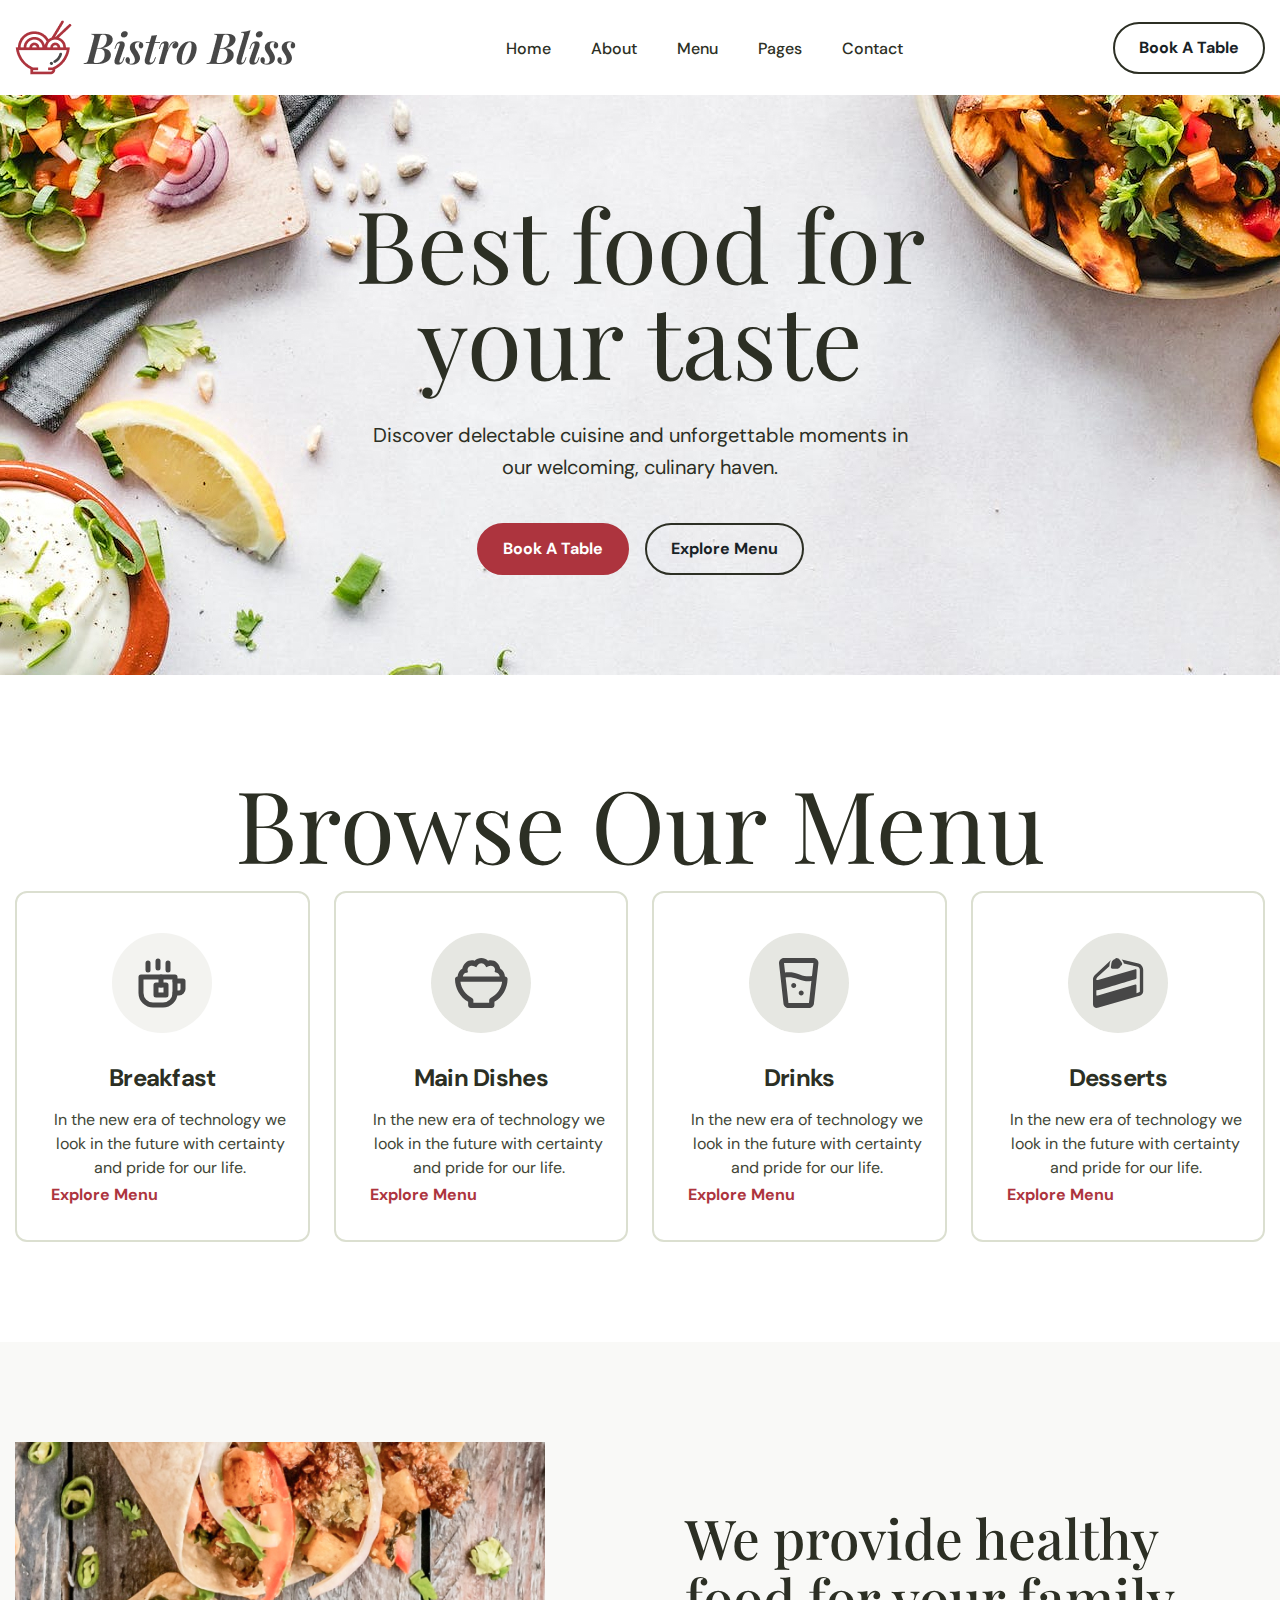
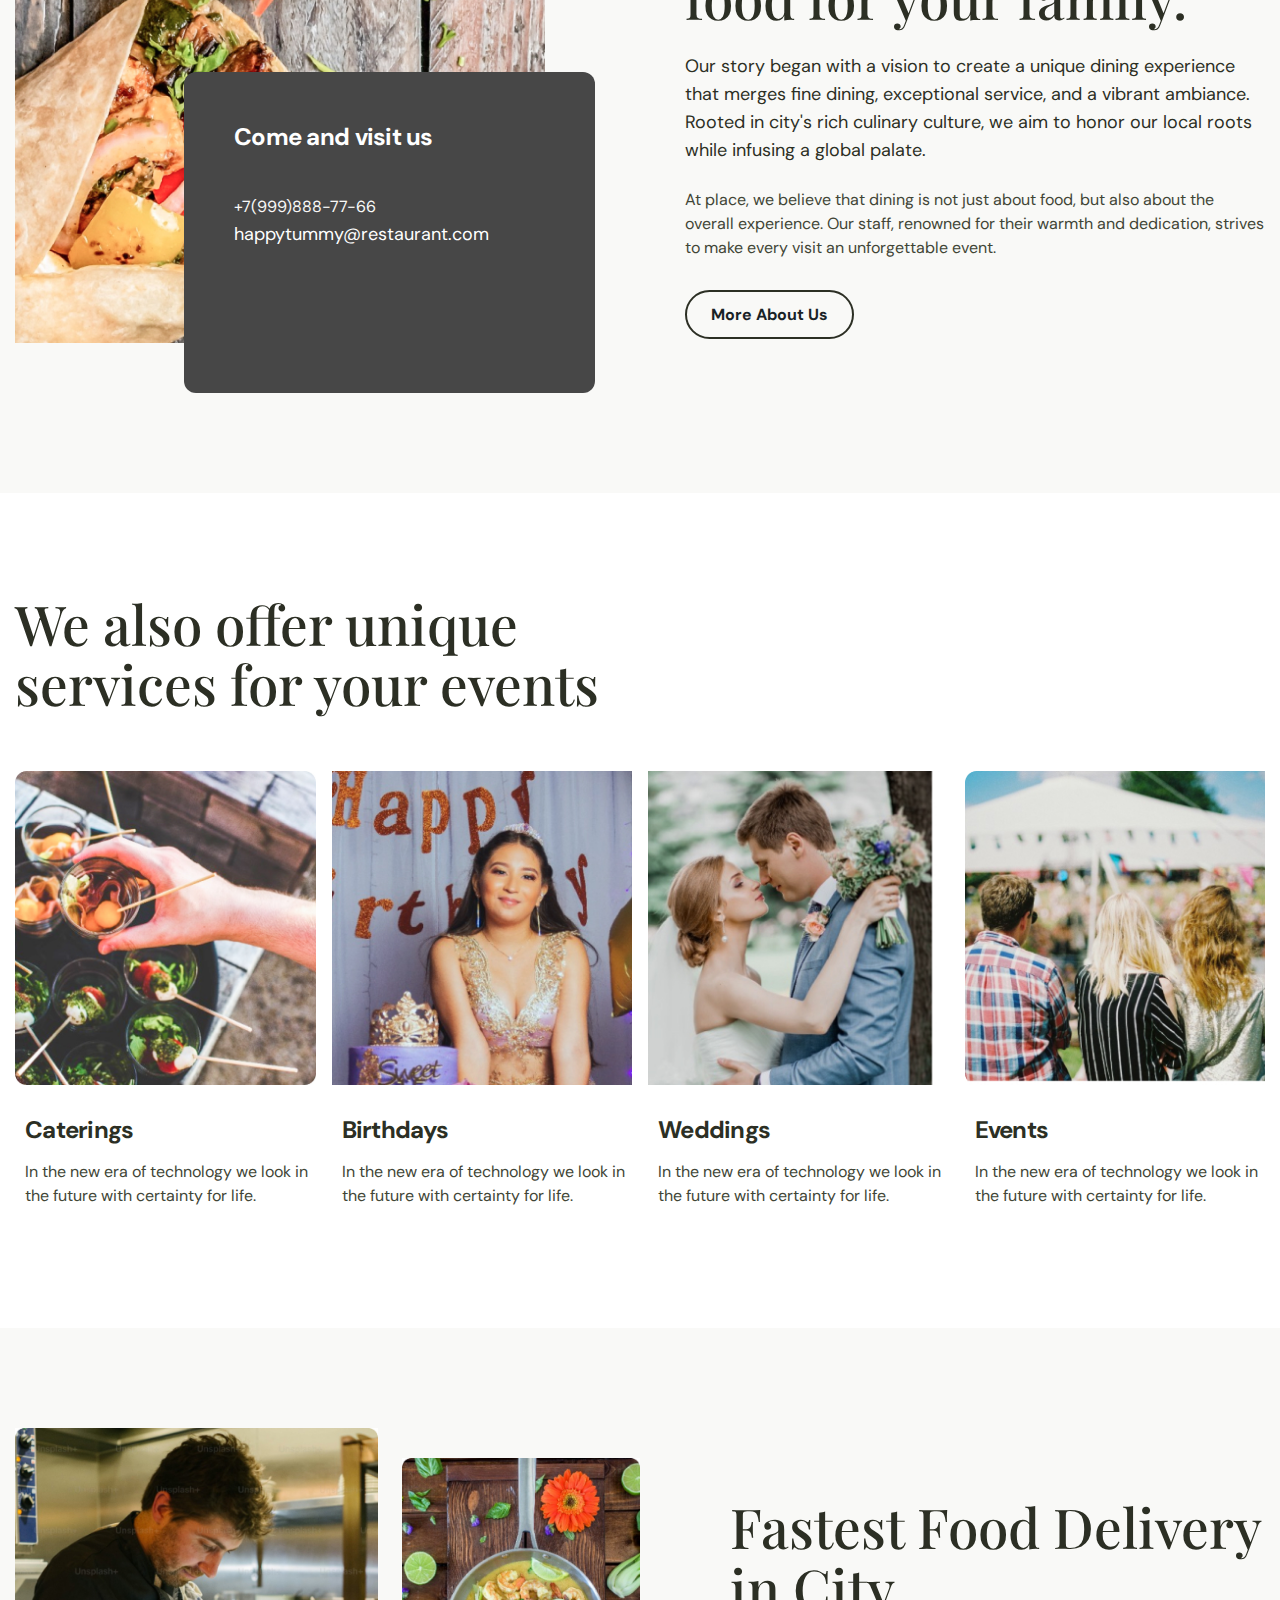
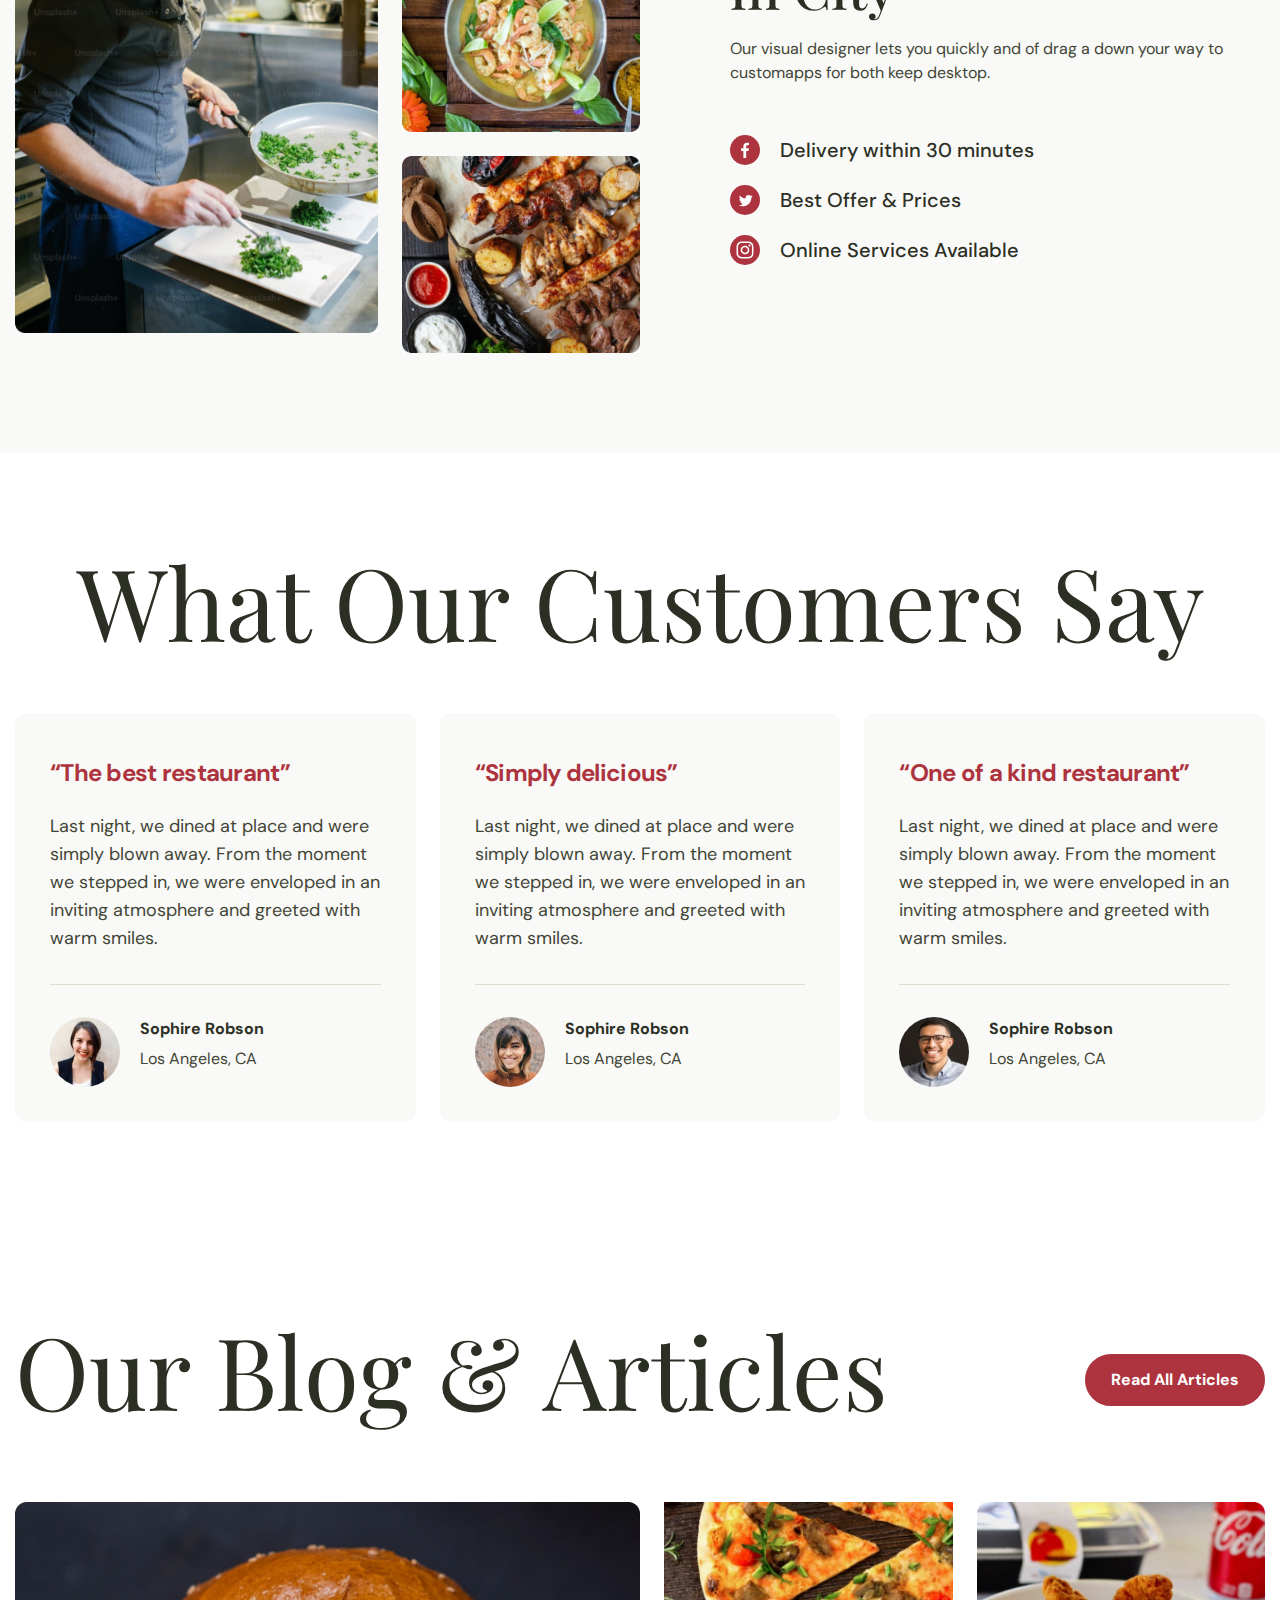
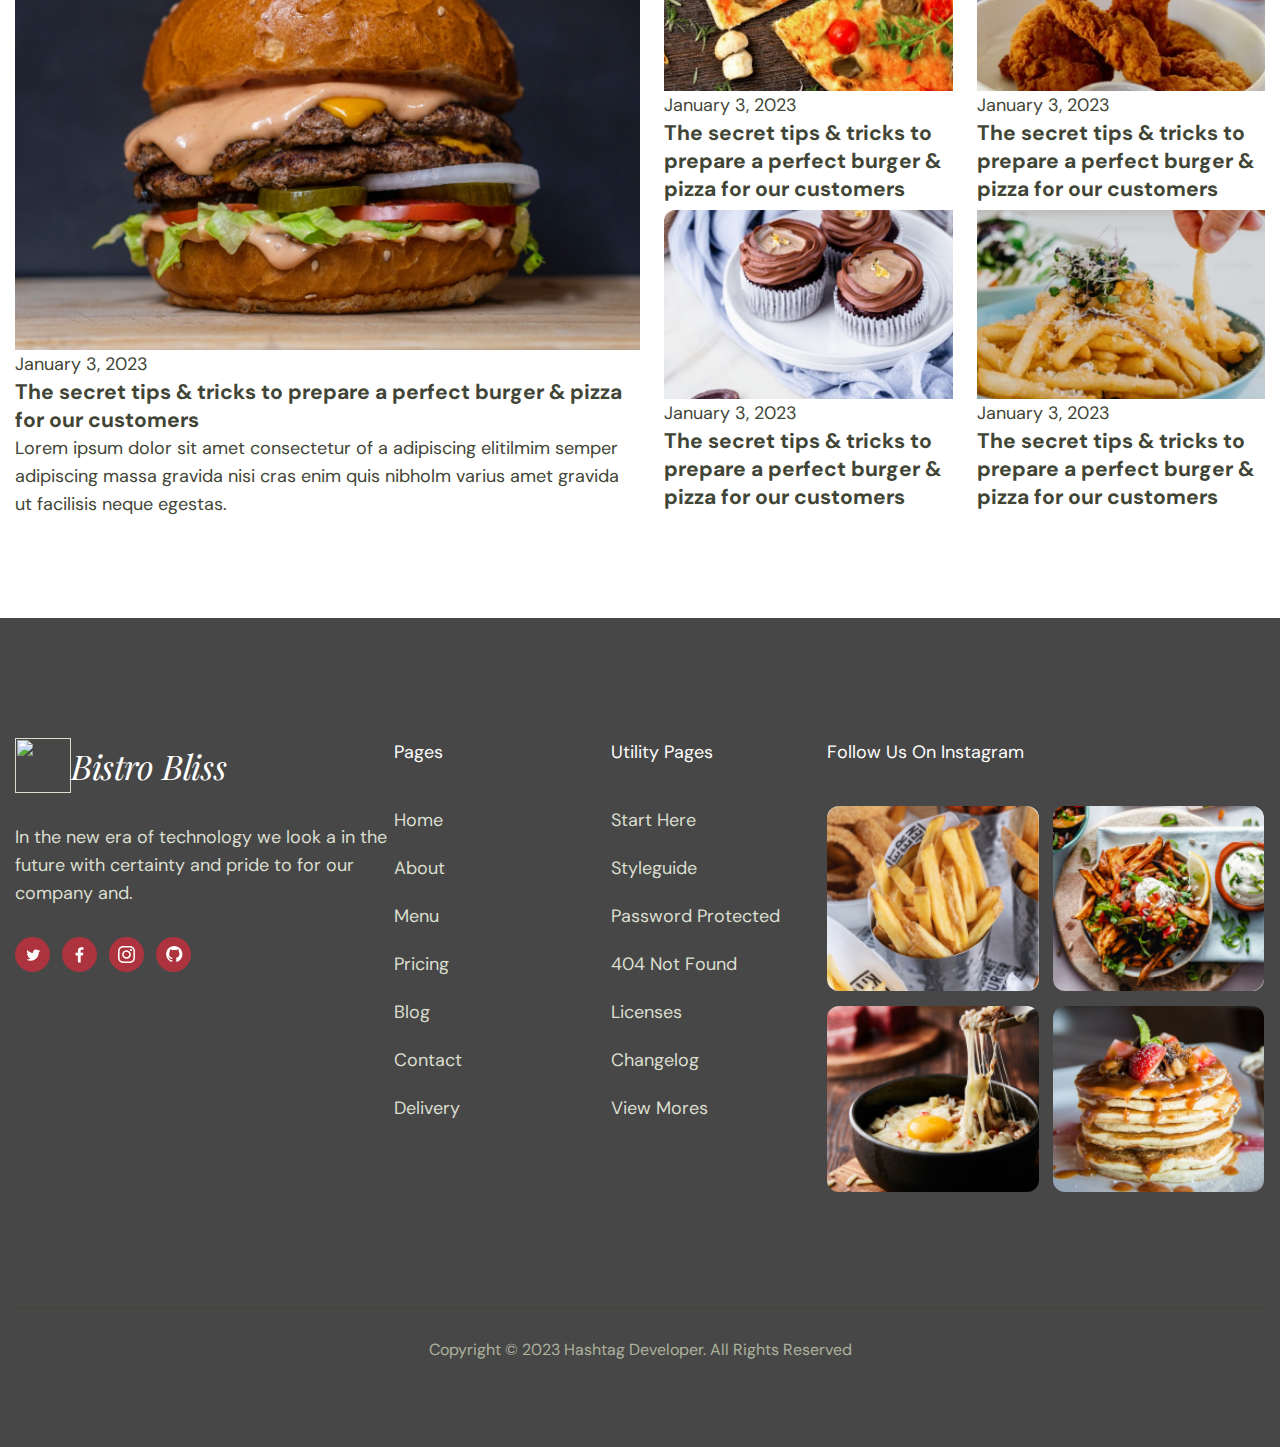
==== commit efb1b39f: "cards_ic" ====
--- a/index.html
+++ b/index.html
@@ -70,21 +70,21 @@
 				</div>
 				<div class="browse_card browse_card__2">
 					<i class="browse_ic"></i>
-					<h3 class="browse_tit">Breakfast</h3>
+					<h3 class="browse_tit">Main Dishes</h3>
 					<p class="browse_txt">In the new era of technology we look in the future with certainty and pride for our
 						life.</p>
 					<a href="menu.html" class="browse_link">Explore Menu</a>
 				</div>
 				<div class="browse_card browse_card__3">
 					<i class="browse_ic"></i>
-					<h3 class="browse_tit">Breakfast</h3>
+					<h3 class="browse_tit">Drinks</h3>
 					<p class="browse_txt">In the new era of technology we look in the future with certainty and pride for our
 						life.</p>
 					<a href="menu.html" class="browse_link">Explore Menu</a>
 				</div>
 				<div class="browse_card browse_card__4">
 					<i class="browse_ic"></i>
-					<h3 class="browse_tit">Breakfast</h3>
+					<h3 class="browse_tit">Desserts</h3>
 					<p class="browse_txt">In the new era of technology we look in the future with certainty and pride for our
 						life.</p>
 					<a href="menu.html" class="browse_link">Explore Menu</a>
@@ -103,8 +103,8 @@
 					</div>
 					<div class="provide_info">
 						<p class="provide_info-txt">Come and visit us</p>
-						<a href="https://t.me/@aldjan">+7(999)888-77-66</a>
-						<a href="mailto:happytummy@restaurant.com">happytummy@restaurant.com</a>
+						<a href="https://t.me/@aldjan" class="a_txt">+7(999)888-77-66</a>
+						<a href="mailto:happytummy@restaurant.com" class="a_mail">happytummy@restaurant.com</a>
 					</div>
 				</div>
 				<div class="provide_right">
@@ -136,21 +136,21 @@
 					<div class="offer_img">
 						<img src="img/big/charming-female-blowing-candles-birthday-cake-after-making-her-wish-party 1.jpg" alt="">
 					</div>
-					<h3 class="offer_tit">Caterings</h3>
+					<h3 class="offer_tit">Birthdays</h3>
 					<p class="offer_txt">In the new era of technology we look in the future with certainty for life.</p>
 				</div>
 				<div class="offer_card">
 					<div class="offer_img">
 						<img src="img/big/happy-man-wife-sunny-day 1.jpg" alt="">
 					</div>
-					<h3 class="offer_tit">Caterings</h3>
+					<h3 class="offer_tit">Weddings</h3>
 					<p class="offer_txt">In the new era of technology we look in the future with certainty for life.</p>
 				</div>
 				<div class="offer_card">
 					<div class="offer_img">
 						<img src="img/big/group-friends-eating-restaurant 1.jpg" alt="">
 					</div>
-					<h3 class="offer_tit">Caterings</h3>
+					<h3 class="offer_tit">Events</h3>
 					<p class="offer_txt">In the new era of technology we look in the future with certainty for life.</p>
 				</div>
 			</div>
@@ -206,7 +206,7 @@
 						were enveloped in an inviting atmosphere and greeted with warm smiles.</p>
 					<div class="our_customer flex">
 						<div class="our_img">
-							<img src="img/big/Ellipse 19 (1).jpg" alt="">
+							<img src="img/icon/icons/cards.svg" alt="">
 						</div>
 						<div class="our_info">
 							<span class="our_name">Sophire Robson</span>
@@ -215,12 +215,12 @@
 					</div>
 				</div>
 				<div class="our_card">
-					<h4 class="our_tit">“The best restaurant”</h4>
+					<h4 class="our_tit">“Simply delicious”</h4>
 					<p class="our_txt">Last night, we dined at place and were simply blown away. From the moment we stepped in, we
 						were enveloped in an inviting atmosphere and greeted with warm smiles.</p>
 					<div class="our_customer flex">
 						<div class="our_img">
-							<img src="img/big/Image (1).jpg" alt="">
+							<img src="img/icon/icons/cards2.svg" alt="">
 						</div>
 						<div class="our_info">
 							<span class="our_name">Sophire Robson</span>
@@ -229,12 +229,12 @@
 					</div>
 				</div>
 				<div class="our_card">
-					<h4 class="our_tit">“The best restaurant”</h4>
+					<h4 class="our_tit">“One of a kind restaurant”</h4>
 					<p class="our_txt">Last night, we dined at place and were simply blown away. From the moment we stepped in, we
 						were enveloped in an inviting atmosphere and greeted with warm smiles.</p>
 					<div class="our_customer flex">
 						<div class="our_img">
-							<img src="img/big/Ellipse 19 (1).jpg" alt="">
+							<img src="img/icon/icons/cards3.svg" alt="">
 						</div>
 						<div class="our_info">
 							<span class="our_name">Sophire Robson</span>
@@ -297,33 +297,31 @@
 			</div>
 		</div>
 	</section>
-	
-
-
-
-
-
-	
-
-
-
-
-
-
 	<footer>
 		<div class="container">
 			<div class="footer_big flex">
 				<div class="footer_left">
 					<a href="" class="footer_logo">
-						<img src="img/icon/icons/Logo.png" alt="">
-					</a>
+						<img src="imG/icon/icons/japanese-food.svg" alt="">
+						<p>
+							<nobr>Bistro Bliss</nobr>
+						</p>
+						</a>
 					<p class="footer_txt">In the new era of technology we look a in the future with certainty and pride to for our
 						company and.</p>
 					<div class="footer_icons">
-						<a href="" class="footer_ic"></a>
-						<a href="" class="footer_ic"></a>
-						<a href="" class="footer_ic"></a>
-						<a href="" class="footer_ic"></a>
+						<a href="" class="footer_ic">
+							<img src="img/icon/icons/footer.svg" alt="">
+						</a>
+						<a href="" class="footer_ic">
+							<img src="img/icon/icons/footer2.svg" alt="">
+						</a>
+						<a href="" class="footer_ic">
+							<img src="img/icon/icons/footer3.svg" alt="">
+						</a>
+						<a href="" class="footer_ic">
+							<img src="img/icon/icons/footer4.svg" alt="">
+						</a>
 					</div>
 				</div>
 				<div class="footer_nav">
--- a/css/style.css
+++ b/css/style.css
@@ -20,6 +20,7 @@
   text-decoration: none;
 }
 
+/* Акчолпон не забуудь здессьь ошиибкаааааааааааааааааааа */
 li {
   list-style: none;
 }
@@ -229,6 +230,7 @@
   background: #ad343e;
   color: #fff;
   border-color: #ad343e;
+  text-align: center;
 }
 
 .btn__red:hover {
@@ -260,15 +262,15 @@
 }
 
 .browse_card__2 .browse_ic {
-  background-image: url();
+  background-image: url(../img/icon/icons/ell.svg);
 }
 
 .browse_card__3 .browse_ic {
-  background-image: url();
+  background-image: url(../img/icon/icons/ell2.svg);
 }
 
 .browse_card__4 .browse_ic {
-  background-image: url();
+  background-image: url(../img/icon/icons/ell3.svg);
 }
 
 .browse_tit {
@@ -280,6 +282,32 @@
   /* 125% */
   letter-spacing: -0.72px;
   margin-bottom: 15px;
+}
+.browse_txt{
+  color: var(--neutral-06, #414536);
+text-align: center;
+
+/* Body/16px/Regular */
+font-family: DM Sans;
+font-size: 16px;
+font-style: normal;
+font-weight: 400;
+line-height: 24px;
+width: 238px;
+/* 150% */
+}
+.browse_link{
+  
+  color: #AD343E;
+  text-align: center;
+  margin: 0 auto;
+  
+  /* Body/16px/Bold */
+  font-family: DM Sans;
+  font-size: 16px;
+  font-style: normal;
+  font-weight: 700;
+  line-height: 24px; /* 150% */;
 }
 
 .provide {
@@ -331,7 +359,32 @@
   background: #474747;
   padding: 50px;
   color: #fff;
-  width: 411px;
+  width: 411px;;
+height: 321px;
+flex-shrink: 0;
+}
+.provide_info-txt{
+  color: var(--neutral-01, #FFF);
+
+/* Headline/H3 */
+font-family: DM Sans;
+font-size: 24px;
+font-style: normal;
+font-weight: 700;
+line-height: 30px; /* 125% */
+letter-spacing: -0.72px;
+margin-bottom: 40px;
+}
+.a_txt{
+  color: var(--neutral-02, #F9F9F7);
+
+/* Body/16px/Regular */
+font-family: DM Sans;
+font-size: 16px;
+font-style: normal;
+font-weight: 400;
+line-height: 24px; /* 150% */
+margin-bottom: 50px;
 }
 
 /* offer */
@@ -425,15 +478,17 @@
   width: 30px;
   height: 30px;
   border-radius: 50%;
-  background: #ad343e url(/img/icon/icons/tea.svg) center no-repeat;
-}
-
-/* .fast_icon:nth-child(2) i{
-  background-image: url();
-}
-.fast_icon:last-child i{
-  background-image: url();
-} */
+  background: #ad343e url(/img/icon/icons/footer2.svg) center no-repeat;
+}
+
+.fast_icon:nth-child(2) i {
+  background-image: url(/img/icon/icons/footer.svg);
+}
+
+.fast_icon:last-child i {
+  background-image: url(../img/icon/icons/footer3.svg);
+}
+
 .fast_icon span {
   padding-left: 20px;
   color: #2c2f24;
@@ -524,7 +579,8 @@
   width: calc(50% - 12px);
 }
 
-/* footer */
+/*footer*/
+
 footer {
   padding-top: 120px;
   background: #474747;
@@ -546,21 +602,44 @@
 
 .footer_left {
   width: 30%;
+  display: flex;
+  flex-direction: column;
+  align-items: flex-start;
+  gap: 30px;
 }
 
 .footer_nav {
   width: 17%;
+  display: flex;
+  flex-direction: column;
+  align-items: flex-start;
+  gap: 40px;
+}
+
+.footer_tit {
+  color: #fff;
 }
 
 .footer_right {
   width: 35%;
-}
-
-.footer_tit {
-  color: #fff;
-}
-
-.footer_logo {}
+  display: flex;
+  flex-direction: column;
+  align-items: flex-start;
+  gap: 40px;
+}
+
+.footer_logo img {
+  width: 56px;
+  height: 55px;
+  flex-shrink: 0;
+}
+
+.footer_logo {
+  width: 212px;
+  height: 55px;
+  display: flex;
+  align-items: center;
+}
 
 .footer_img {
   width: calc((100% - 15px) / 2);
@@ -568,6 +647,7 @@
   border-radius: 12px;
   overflow: hidden;
   position: relative;
+  margin-right: 1px;
 }
 
 .footer_img img {
@@ -575,7 +655,7 @@
 }
 
 .footer_img:hover img {
-  transform: scale(1.2)
+  transform: scale(1.2);
 }
 
 .footer_img::before {
@@ -595,6 +675,29 @@
   opacity: 0.5;
 }
 
+.footer_icons {
+  display: flex;
+  justify-content: space-between;
+  width: 176px;
+}
+
+.footer_list {
+  display: flex;
+  flex-direction: column;
+  align-items: flex-start;
+  gap: 20px;
+}
+
+.footer_logo p {
+  color: #FFF;
+  font-family: Playfair Display;
+  font-size: 34px;
+  font-style: italic;
+  line-height: 30px;
+  /* 89.787% */
+  letter-spacing: -0.4px;
+}
+
 /* feel */
 .feel_top {
   background: url(/img/big/BG.jpg) center no-repeat;
@@ -632,6 +735,97 @@
   border-color: transparent transparent transparent #AD343E;
 }
 
+/* little */
+.right_img {
+  flex-shrink: 0;
+  border-radius: 12px;
+  overflow: hidden;
+  position: relative;
+}
+
+.little {
+  background: var(--neutral-02, #F9F9F7);
+}
+
+.left_text {
+  width: 556px;
+  margin-bottom: 60px;
+}
+
+.left_tit {
+  color: var(--neutral-07, #2C2F24);
+
+  /* Headline/H2 */
+  font-family: 'Playfair Display';
+  font-size: 55px;
+  font-style: normal;
+  font-weight: 500;
+  line-height: 60.5px;
+  /* 110% */
+  padding-bottom: 20px;
+}
+
+.left_txt {
+  color: var(--neutral-06, #414536);
+
+  /* Body/16px/Regular */
+  font-family: 'DM Sans';
+  font-size: 16px;
+  font-style: normal;
+  font-weight: 400;
+  line-height: 24px;
+  /* 150% */
+  padding-bottom: 60px;
+}
+
+.left_facts {
+  width: 610px;
+  height: 372px;
+}
+
+.left_fact {
+  border-radius: 8px;
+  border: 1px solid var(--neutral-03, #DBDFD0);
+  background: var(--neutral-01, #FFFFFF);
+  width: 293px;
+  height: 174px;
+  flex-shrink: 0;
+  display: inline-flex;
+  flex-direction: column;
+  justify-content: center;
+  align-items: center;
+  margin-bottom: 24px;
+
+
+}
+
+.fact_tit {
+  color: var(--neutral-07, #2C2F24);
+  text-align: center;
+
+  /* Headline/H2 */
+  font-family: 'Playfair Display';
+  font-size: 55px;
+  font-style: normal;
+  font-weight: 500;
+  line-height: 60.5px;
+  /* 110% */
+}
+
+.fact_txt {
+  color: var(--neutral-06, #414536);
+  text-align: center;
+
+  /* Body/18px/Medium */
+  font-family: 'DM Sans';
+  font-size: 18px;
+  font-style: normal;
+  font-weight: 500;
+  line-height: 28px;
+  /* 155.556% */
+}
+
+
 .price {
   color: #AD343E;
   text-align: center;
@@ -683,16 +877,75 @@
   width: 306px;
   height: 417.469px;
   flex-shrink: 0;
-}
+  margin-bottom: 30px;
+}
+
 .menu_img img {
   border-radius: 12px 12px 0px 0px;
   background: url(<path-to-image>), lightgray 50% / cover no-repeat;
-  
-}
-.menu_cards{
+
+}
+
+.menu_cards {
   margin: 0 auto;
 
 }
+
+/*you*/
+.you {
+  background: var(--neutral-02, #F9F9F7);
+}
+
+.you_right {
+  width: 346px;
+}
+
+.sec_tit_you {
+  color: var(--neutral-07, #2C2F24);
+
+  /* Headline/H2 */
+  font-family: Playfair Display;
+  font-size: 55px;
+  font-style: normal;
+  font-weight: 500;
+  line-height: 60.5px;
+  /* 110% */
+  width: 346px;
+}
+
+.you_ic {
+  border-radius: 12px;
+  border: 1px solid var(--neutral-02, #F9F9F7);
+  background: var(--neutral-01, #FFF);
+
+  /* 1 */
+  box-shadow: 0px 2.97872px 59.57446px 0px rgba(0, 0, 0, 0.08);
+  width: 220px;
+  height: 90px;
+  flex-shrink: 0;
+}
+
+.you_ic_big {
+  border-radius: 12px;
+  border: 1px solid var(--neutral-02, #F9F9F7);
+  background: var(--neutral-01, #FFF);
+
+  /* 1 */
+  box-shadow: 0px 2.97872px 59.57446px 0px rgba(0, 0, 0, 0.08);
+  width: 260px;
+  height: 90px;
+  flex-shrink: 0;
+}
+
+.you_one {
+  display: flex;
+  justify-content: center;
+  align-items: center;
+  gap: 24px;
+}
+
+.you_left {}
+
 /*pages*/
 .pages {
   background: var(--neutral-02, #F9F9F7);
@@ -736,3 +989,302 @@
 .pages_card:hover {
   box-shadow: 0px 2.97872px 59.57446px 0px rgba(0, 0, 0, 0.08);
 }
+
+.map_txt {
+
+  color: var(--neutral-06, #495460);
+  align-items: center;
+  text-align: center;
+
+  /* Body/18px/Regular */
+  font-family: DM Sans;
+  font-size: 18px;
+  font-style: normal;
+  font-weight: 400;
+  line-height: 28px;
+  /* 155.556% */
+  padding: 24px;
+  max-width: 545px;
+  margin: 0 auto;
+}
+
+.map_tit {
+  color: var(--neutral-07, #2C2F24);
+  text-align: center;
+
+  /* Headline/H1 */
+  font-family: Playfair Display;
+  font-size: 100px;
+  font-style: normal;
+  font-weight: 400;
+  line-height: 96px;
+  /* 96% */
+}
+
+.contact {
+  display: flex;
+  flex-direction: column;
+  flex-wrap: wrap;
+  align-items: center;
+}
+
+.p_1 {
+  color: var(--neutral-06, #414536);
+
+  /* Body/18px/Regular */
+  font-family: DM Sans;
+  font-size: 18px;
+  font-style: normal;
+  font-weight: 400;
+  line-height: 28px;
+  /* 155.556% */
+}
+
+.pages_txt ul li {
+  color: var(--neutral-06, #414536);
+  font-family: DM Sans;
+  font-size: 18px;
+  font-style: normal;
+  font-weight: 700;
+  line-height: 28px;
+}
+
+.pages_ques {
+  color: var(--neutral-07, #2C2F24);
+  padding: 30px 0 0 0;
+
+  /* Headline/H3 */
+  font-family: DM Sans;
+  font-size: 24px;
+  font-style: normal;
+  font-weight: 700;
+  line-height: 30px;
+  /* 125% */
+  letter-spacing: -0.72px;
+}
+
+.pages_tx {
+  color: var(--neutral-06, #414536);
+
+  /* Body/18px/Regular */
+  font-family: DM Sans;
+  font-size: 18px;
+  font-style: normal;
+  font-weight: 400;
+  line-height: 28px;
+  /* 155.556% */
+  padding: 20px 0 0 0;
+
+}
+
+.two_tit {
+  color: var(--neutral-07, #2C2F24);
+  text-align: center;
+  margin: 0 auto;
+  margin-bottom: 50px;
+  font-family: Playfair Display;
+  font-size: 55px;
+  font-style: normal;
+  font-weight: 500;
+  line-height: 60.5px;
+  width: 1030px;
+}
+
+.form_in {
+  border-radius: 16px;
+  border: 1px solid #FFF;
+  background: #FFF;
+  box-shadow: 0px 2.97872px 59.57446px 0px rgba(0, 0, 0, 0.08);
+  max-width: 812px;
+  margin: 0 auto;
+  padding: 43px 50px 50px;
+}
+
+.form_txt {
+  color: #2C2F24;
+  font-weight: 700;
+  line-height: 24px;
+  /* 150% */
+  margin-bottom: 8px;
+  display: block;
+}
+
+.form_input-in {
+  border-radius: 72px;
+  border: 1px solid #DBDFD0;
+  margin-bottom: 24px;
+  padding: 0 24px;
+}
+
+.input {
+  line-height: 56px;
+  font-size: 16px;
+}
+
+.form_input {
+  width: calc(50% - 12px);
+}
+
+.form_input__big {
+  width: 100%;
+}
+
+.map_top {
+  padding-bottom: 0;
+  margin-bottom: -240px;
+  z-index: 10;
+  position: relative;
+}
+
+.map {
+  padding-top: 0;
+}
+
+.you_left {
+  width: calc(100% - 346px);
+}
+
+.grey {
+  background: #F9F9F7;
+}
+
+.info {
+  background: var(--neutral-01, #FFF);
+  width: 1600px;
+  height: 500PX;
+}
+
+.inform {
+  display: inline-flex;
+  align-items: flex-start;
+  gap: 90px;
+  padding: 200px 250px;
+}
+
+.call {
+  display: flex;
+  flex-direction: column;
+  align-items: flex-start;
+  gap: 24px;
+
+}
+
+.call_tit {
+  color: var(--neutral-07, #2C2F24);
+  font-family: DM Sans;
+  font-size: 20px;
+  font-style: normal;
+  font-weight: 700;
+  line-height: 26px;
+  /* 130% */
+}
+
+.call_a {
+  color: #AD343E;
+  font-family: DM Sans;
+  font-size: 24px;
+  font-style: normal;
+  font-weight: 700;
+  line-height: 30px;
+  /* 125% */
+  letter-spacing: -0.72px;
+}
+
+.hours {
+  display: flex;
+  flex-direction: column;
+  align-items: flex-start;
+  gap: 24px;
+}
+
+.hours_tit {
+  color: var(--neutral-07, #2C2F24);
+  font-family: DM Sans;
+  font-size: 20px;
+  font-style: normal;
+  font-weight: 700;
+  line-height: 26px;
+  /* 130% */
+}
+
+.hours_txt {
+  color: var(--neutral-07, #2C2F24);
+  font-family: DM Sans;
+  font-size: 18px;
+  font-style: normal;
+  font-weight: 400;
+  line-height: 28px;
+  /* 155.556% */
+  width: 187px;
+}
+
+.Locations {
+  display: flex;
+  flex-direction: column;
+  align-items: flex-start;
+  gap: 24px;
+}
+
+.loca {
+  color: var(--neutral-07, #2C2F24);
+  font-family: DM Sans;
+  font-size: 20px;
+  font-style: normal;
+  font-weight: 700;
+  line-height: 26px;
+  /* 130% */
+}
+
+.loca_txt {
+  color: var(--neutral-07, #2C2F24);
+  font-family: DM Sans;
+  font-size: 18px;
+  font-style: normal;
+  font-weight: 400;
+  line-height: 28px;
+  /* 155.556% */
+  width: 209px;
+}
+.a_mail{
+
+}
+.feel_tit {
+	width: 596px;
+	color: #fff;
+	margin-left: 376px;
+	font-family: Playfair Display;
+	font-size: 55px;
+	font-weight: 500;
+	line-height: 60.5px;
+}
+
+.f_ic {
+	width: 90px;
+	height: 90px;
+	display: block;
+	margin-right: 24px;
+}
+
+.feel__1 .f_ic {
+	background-image: url(/img/icons/feel2.png);
+	background-position: center;
+	background-repeat: no-repeat;
+}
+
+.feel__2 .f_ic {
+	background-image: url(/img/icons/feel3.png);
+	background-position: center;
+	background-repeat: no-repeat;
+}
+
+.feel__3 .f_ic {
+	background-image: url(/img/icons/feel4.png);
+	background-position: center;
+	background-repeat: no-repeat;
+}
+
+.feel_card {
+	width: calc((100% - 48px) / 3);
+	padding: 45px 35px 35px 35px;
+	margin-top: 64px;
+}